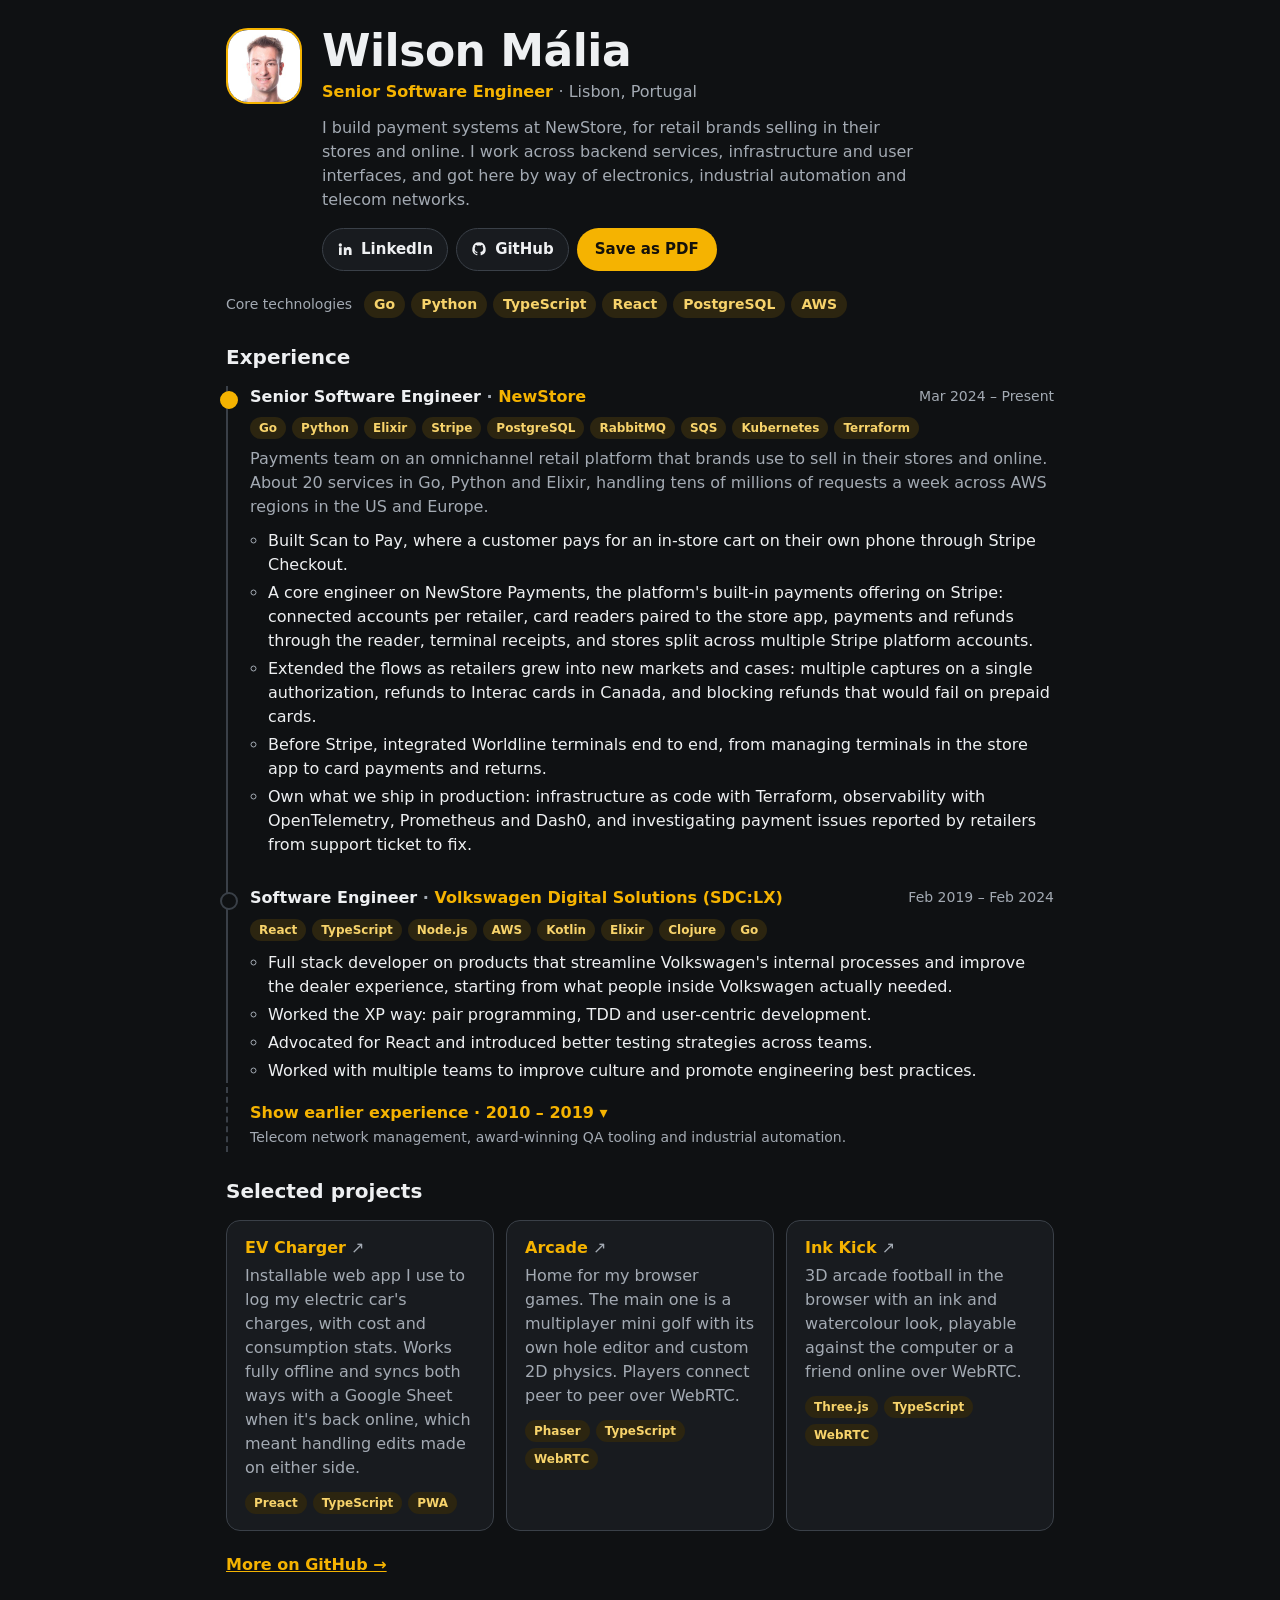
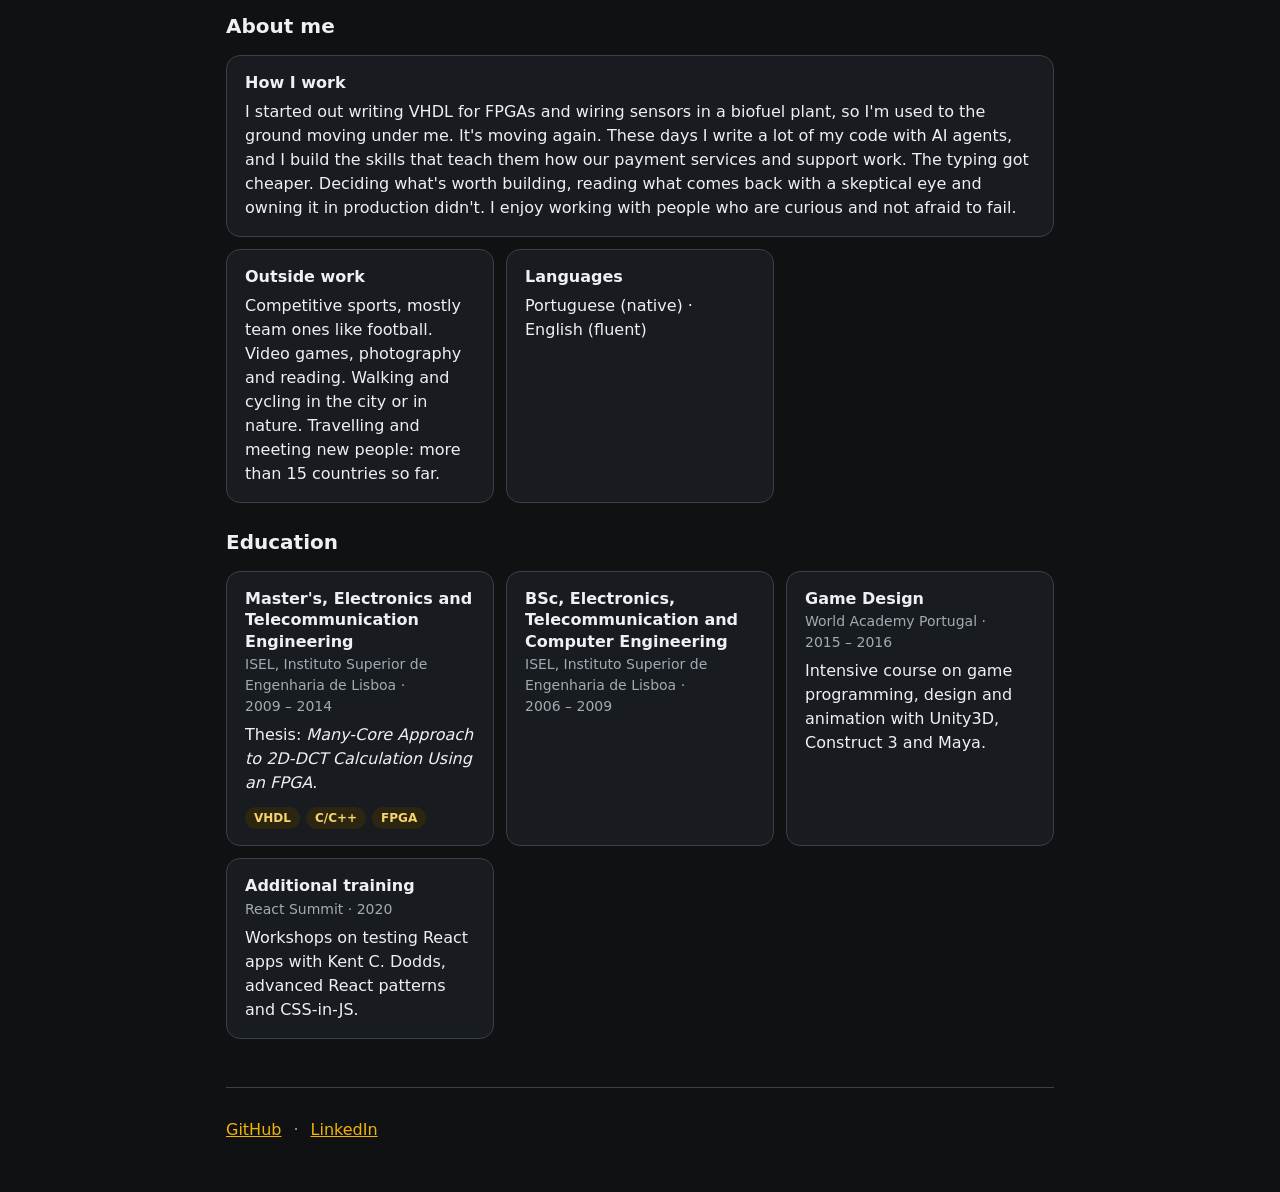
==== index.html @ 0a2a7116 "Inline core technologies and tighten section spacing" ====
<!doctype html>
<html lang="en">
<head>
  <meta charset="UTF-8" />
  <meta name="viewport" content="width=device-width, initial-scale=1, viewport-fit=cover" />
  <meta name="theme-color" content="#0f1113" />
  <meta name="description" content="Wilson Mália, senior software engineer building payment systems at NewStore. Backend, infrastructure and front ends, with roots in telecom and industrial automation." />
  <meta property="og:type" content="website" />
  <meta property="og:site_name" content="Wilson Mália" />
  <meta property="og:url" content="https://wabmalia.github.io/" />
  <meta property="og:title" content="Wilson Mália · Senior Software Engineer" />
  <meta property="og:description" content="Wilson Mália, senior software engineer building payment systems at NewStore. Backend, infrastructure and front ends, with roots in telecom and industrial automation." />
  <meta property="og:image" content="https://wabmalia.github.io/social-preview.png?v=2" />
  <meta property="og:image:type" content="image/png" />
  <meta property="og:image:width" content="1200" />
  <meta property="og:image:height" content="630" />
  <meta property="og:image:alt" content="WM logo beside the name Wilson Mália and the title Senior Software Engineer" />
  <meta name="twitter:card" content="summary_large_image" />
  <meta name="twitter:title" content="Wilson Mália · Senior Software Engineer" />
  <meta name="twitter:description" content="Wilson Mália, senior software engineer building payment systems at NewStore. Backend, infrastructure and front ends, with roots in telecom and industrial automation." />
  <meta name="twitter:image" content="https://wabmalia.github.io/social-preview.png?v=2" />
  <meta name="twitter:image:alt" content="WM logo beside the name Wilson Mália and the title Senior Software Engineer" />
  <title>Wilson Mália · Senior Software Engineer</title>
  <link rel="icon" href="favicon.svg" type="image/svg+xml" />
  <link rel="icon" href="favicon-32.png" type="image/png" sizes="32x32" />
  <link rel="icon" href="icon-192.png" type="image/png" sizes="192x192" />
  <link rel="apple-touch-icon" href="apple-touch-icon.png" sizes="180x180" />
  <link rel="stylesheet" href="style.css" />
</head>
<body>
<main>

  <header class="hero">
    <img class="avatar" src="avatar.jpg" alt="Wilson Mália" width="76" height="76" />
    <div class="hero-text">
      <h1>Wilson Mália</h1>
      <p class="role">Senior Software Engineer <span class="place"><span class="sep">· </span>Lisbon, Portugal</span></p>
      <p class="lede">I build payment systems at NewStore, for retail brands selling in their stores and online. I work across
        backend services, infrastructure and user interfaces, and got here by way of electronics, industrial automation and
        telecom networks.</p>
      <nav class="links" aria-label="Contact">
        <a class="chip" href="https://linkedin.com/in/wabmalia">
          <svg viewBox="0 0 24 24" aria-hidden="true"><path d="M4.98 3.5a2.5 2.5 0 1 1 0 5 2.5 2.5 0 0 1 0-5ZM3 9.5h4V21H3V9.5Zm6.5 0h3.8v1.6h.06c.53-1 1.83-2.06 3.77-2.06 4.03 0 4.77 2.65 4.77 6.1V21h-4v-5.1c0-1.22-.02-2.78-1.7-2.78-1.7 0-1.96 1.33-1.96 2.7V21h-4V9.5Z"/></svg>
          LinkedIn</a>
        <a class="chip" href="https://github.com/wabmalia">
          <svg viewBox="0 0 24 24" aria-hidden="true"><path d="M12 2a10 10 0 0 0-3.16 19.49c.5.09.68-.22.68-.48v-1.7c-2.78.6-3.37-1.34-3.37-1.34-.45-1.16-1.11-1.47-1.11-1.47-.91-.62.07-.6.07-.6 1 .07 1.53 1.03 1.53 1.03.9 1.52 2.34 1.08 2.91.83.09-.65.35-1.09.63-1.34-2.22-.25-4.55-1.11-4.55-4.94 0-1.09.39-1.98 1.03-2.68-.1-.25-.45-1.27.1-2.64 0 0 .84-.27 2.75 1.02a9.56 9.56 0 0 1 5 0c1.91-1.3 2.75-1.02 2.75-1.02.55 1.37.2 2.39.1 2.64.64.7 1.03 1.59 1.03 2.68 0 3.84-2.34 4.68-4.57 4.93.36.31.68.92.68 1.85v2.74c0 .27.18.58.69.48A10 10 0 0 0 12 2Z"/></svg>
          GitHub</a>
        <!-- TODO: add an email link here if you want one on the public page, e.g. <a class="chip" href="mailto:...">Email</a> -->
        <button class="chip print" onclick="print()">Save as PDF</button>
      </nav>
      <p class="print-only contact"><span>wabmalia.github.io</span><span>linkedin.com/in/wabmalia</span><span>github.com/wabmalia</span></p>
    </div>
  </header>

  <section class="facts">
    <dl>
      <div><dt>Core technologies</dt><dd>
        <ul class="tags">
          <li>Go</li><li>Python</li><li>TypeScript</li><li>React</li><li>PostgreSQL</li><li>AWS</li>
        </ul>
      </dd></div>
    </dl>
  </section>

  <section>
    <h2>Experience</h2>
    <ol class="timeline">
      <li class="job">
        <div class="job-head">
          <h3>Senior Software Engineer <span class="at">NewStore</span></h3>
          <span class="when">Mar 2024 – Present</span>
        </div>
        <ul class="tags small"><li>Go</li><li>Python</li><li>Elixir</li><li>Stripe</li><li>PostgreSQL</li><li>RabbitMQ</li><li>SQS</li><li>Kubernetes</li><li>Terraform</li></ul>
        <p class="job-sum">Payments team on an omnichannel retail platform that brands use to sell in their stores and online.
          About 20 services in Go, Python and Elixir, handling tens of millions of requests a week across AWS regions in the US and Europe.</p>
        <ul class="points">
          <li>Built Scan to Pay, where a customer pays for an in-store cart on their own phone through Stripe Checkout.</li>
          <li>A core engineer on NewStore Payments, the platform's built-in payments offering on Stripe: connected accounts
            per retailer, card readers paired to the store app, payments and refunds through the reader, terminal receipts,
            and stores split across multiple Stripe platform accounts.</li>
          <li>Extended the flows as retailers grew into new markets and cases: multiple captures on a single authorization,
            refunds to Interac cards in Canada, and blocking refunds that would fail on prepaid cards.</li>
          <li>Before Stripe, integrated Worldline terminals end to end, from managing terminals in the store app to card
            payments and returns.</li>
          <li>Own what we ship in production: infrastructure as code with Terraform, observability with OpenTelemetry,
            Prometheus and Dash0, and investigating payment issues reported by retailers from support ticket to fix.</li>
        </ul>
      </li>
      <li class="job">
        <div class="job-head">
          <h3>Software Engineer <span class="at">Volkswagen Digital Solutions (SDC:LX)</span></h3>
          <span class="when">Feb 2019 – Feb 2024</span>
        </div>
        <ul class="tags small"><li>React</li><li>TypeScript</li><li>Node.js</li><li>AWS</li><li>Kotlin</li><li>Elixir</li><li>Clojure</li><li>Go</li></ul>
        <ul class="points">
          <li>Full stack developer on products that streamline Volkswagen's internal processes and improve the dealer experience,
            starting from what people inside Volkswagen actually needed.</li>
          <li>Worked the XP way: pair programming, TDD and user-centric development.</li>
          <li>Advocated for React and introduced better testing strategies across teams.</li>
          <li>Worked with multiple teams to improve culture and promote engineering best practices.</li>
        </ul>
      </li>
    </ol>
    <details class="earlier">
      <summary><span class="more-label">Show earlier experience · 2010 – 2019</span>
        <span class="preview">Telecom network management, award-winning QA tooling and industrial automation.</span></summary>
      <ol class="timeline">
      <li class="job">
        <div class="job-head">
          <h3>Software Engineer <span class="at">Infinera (formerly Coriant)</span></h3>
          <span class="when">Jul 2013 – Feb 2019</span>
        </div>
        <p class="via">Coriant was acquired by Infinera in Oct 2018. Jul 2013 – Apr 2016 through Upgrade M (now Multipessoal).</p>
        <ul class="tags small"><li>Java EE</li><li>Maven</li><li>Jenkins</li><li>Docker</li><li>Atlassian</li></ul>
        <ul class="points">
          <li>Won an internal award for a test framework that made QA testers' work easier, alongside libraries that made
            tests easier to write and features faster to debug and prototype.</li>
          <li>Backend developer on the external interfaces team, focused on the SNMP interface of a network management
            system that ran the network traffic of entire regions and countries.</li>
        </ul>
      </li>
      <li class="job">
        <div class="job-head">
          <h3>System Engineer <span class="at">VEET</span></h3>
          <span class="when">Feb 2012 – Feb 2013</span>
        </div>
        <ul class="tags small"><li>Java</li></ul>
        <ul class="points">
          <li>Built the system that automates biofuel production, end to end: from the user interface down to the
            controllers driving the motors, valves and sensors.</li>
          <li>Spent two weeks in Ireland installing the electrical instruments and actuators to automate a biofuel plant.</li>
        </ul>
      </li>
      <li class="job">
        <div class="job-head">
          <h3>System Engineer <span class="at">Primetec</span></h3>
          <span class="when">Oct 2010 – Jan 2012</span>
        </div>
        <ul class="tags small"><li>C</li></ul>
        <ul class="points">
          <li>Developed a home automation solution for one of the major Portuguese companies in the field.</li>
        </ul>
      </li>
      </ol>
    </details>
  </section>

  <section>
    <h2>Selected projects</h2>
    <div class="grid projects">
      <a class="card project" href="https://wabmalia.github.io/ev-charger/about.html">
        <h3>EV Charger<span class="print-only url">wabmalia.github.io/ev-charger</span></h3>
        <p>Installable web app I use to log my electric car's charges, with cost and consumption stats. Works fully offline
          and syncs both ways with a Google Sheet when it's back online, which meant handling edits made on either side.</p>
        <ul class="tags small"><li>Preact</li><li>TypeScript</li><li>PWA</li></ul>
      </a>
      <a class="card project" href="https://wabmalia.github.io/arcade/">
        <h3>Arcade<span class="print-only url">wabmalia.github.io/arcade</span></h3>
        <p>Home for my browser games. The main one is a multiplayer mini golf with its own hole editor and custom 2D physics.
          Players connect peer to peer over WebRTC.</p>
        <ul class="tags small"><li>Phaser</li><li>TypeScript</li><li>WebRTC</li></ul>
      </a>
      <a class="card project" href="https://wabmalia.github.io/ink-kick/">
        <h3>Ink Kick<span class="print-only url">wabmalia.github.io/ink-kick</span></h3>
        <p>3D arcade football in the browser with an ink and watercolour look, playable against the computer or a friend
          online over WebRTC.</p>
        <ul class="tags small"><li>Three.js</li><li>TypeScript</li><li>WebRTC</li></ul>
      </a>
    </div>
    <p class="more"><a href="https://github.com/wabmalia?tab=repositories">More on GitHub →</a></p>
  </section>

  <section>
    <h2>About me</h2>
    <div class="grid">
      <div class="card wide"><h3>How I work</h3><p>I started out writing VHDL for FPGAs and wiring sensors
        in a biofuel plant, so I'm used to the ground moving under me. It's moving again. These days I write a lot of my code
        with AI agents, and I build the skills that teach them how our payment services and support work. The typing got
        cheaper. Deciding what's worth building, reading what comes back with a skeptical eye and owning it in production
        didn't. I enjoy working with people who are curious and not afraid to fail.</p></div>
      <div class="card"><h3>Outside work</h3><p>Competitive sports, mostly team ones like football. Video games, photography and reading. Walking and cycling in the city or in nature.
        Travelling and meeting new people: more than 15 countries so far.</p></div>
      <div class="card"><h3>Languages</h3><p>Portuguese (native) · English (fluent)</p></div>
    </div>
  </section>

  <section>
    <h2>Education</h2>
    <div class="grid">
      <div class="card">
        <h3>Master's, Electronics and Telecommunication Engineering</h3>
        <p class="muted">ISEL, Instituto Superior de Engenharia de Lisboa · <span class="nowrap">2009 – 2014</span></p>
        <p>Thesis: <em>Many-Core Approach to 2D-DCT Calculation Using an FPGA</em>.</p>
        <ul class="tags small"><li>VHDL</li><li>C/C++</li><li>FPGA</li></ul>
      </div>
      <div class="card">
        <h3>BSc, Electronics, Telecommunication and Computer Engineering</h3>
        <p class="muted">ISEL, Instituto Superior de Engenharia de Lisboa · <span class="nowrap">2006 – 2009</span></p>
      </div>
      <div class="card">
        <h3>Game Design</h3>
        <p class="muted">World Academy Portugal · <span class="nowrap">2015 – 2016</span></p>
        <p>Intensive course on game programming, design and animation with Unity3D, Construct 3 and Maya.</p>
      </div>
      <div class="card">
        <h3>Additional training</h3>
        <p class="muted">React Summit · <span class="nowrap">2020</span></p>
        <p>Workshops on testing React apps with Kent C. Dodds, advanced React patterns and CSS-in-JS.</p>
      </div>
    </div>
  </section>



  <footer>
    <a href="https://github.com/wabmalia">GitHub</a> · <a href="https://linkedin.com/in/wabmalia">LinkedIn</a>
  </footer>
</main>
<script>
  // The PDF always includes every role, whatever the on-screen state.
  const earlier = document.querySelector('details.earlier');
  let wasOpen;
  addEventListener('beforeprint', () => { wasOpen = earlier.open; earlier.open = true; });
  addEventListener('afterprint', () => { earlier.open = wasOpen; });
</script>
</body>
</html>
---- style.css ----
/*
 * "Workshop" palette from EV Charger: asphalt/charcoal neutrals with safety yellow as the accent.
 * Dark on screen; print switches to a light, ink-friendly version.
 */
:root {
  --bg: #0f1113;
  --surface: #181b1f;
  --surface-2: #22262b;
  --border: #3a4048;
  --text: #eef0f2;
  --text-2: #a3aab3;
  --accent: #f5b301;
  --accent-ink: #14110a;
  --accent-soft: #2c2510;
  --accent-soft-ink: #f7d36b;
  --radius: 14px;
  color-scheme: dark;
}

* { box-sizing: border-box; }
html, body { margin: 0; }
body {
  background: var(--bg);
  color: var(--text);
  font: 16px/1.5 system-ui, -apple-system, 'Segoe UI', Roboto, sans-serif;
  -webkit-text-size-adjust: 100%;
}
main {
  max-width: 860px;
  margin: 0 auto;
  padding: max(28px, env(safe-area-inset-top)) 16px 40px;
}
a { color: var(--accent); }
h1, h2, h3, p { margin: 0; }
h2 { font-size: 20px; margin: 24px 0 14px; }
h3 { font-size: 16px; line-height: 1.35; }
.muted { color: var(--text-2); }

/* Hero */
.hero { display: flex; gap: 20px; align-items: flex-start; }
.avatar {
  flex: none; width: 76px; height: 76px; border-radius: 22px;
  object-fit: cover; display: block;
  background: var(--surface-2); border: 2px solid var(--accent);
}
h1 { font-size: clamp(30px, 7vw, 44px); line-height: 1.05; letter-spacing: -0.5px; }
.role { color: var(--accent); font-weight: 700; margin-top: 6px; }
.lede { color: var(--text-2); margin-top: 12px; max-width: 60ch; }
.links { display: flex; flex-wrap: wrap; gap: 8px; margin-top: 16px; }
.chip {
  display: inline-flex; align-items: center; gap: 8px;
  padding: 8px 14px; border-radius: 999px;
  border: 1px solid var(--border); background: var(--surface);
  color: var(--text); text-decoration: none; font-weight: 600; font-size: 15px;
}
.chip:hover { border-color: var(--accent); }
.chip svg { width: 16px; height: 16px; fill: currentColor; }

/* Cards & grids */
.card {
  background: var(--surface); border: 1px solid var(--border);
  border-radius: var(--radius); padding: 16px 18px;
}
.card p { margin-top: 6px; }
.card p.muted { margin-top: 2px; font-size: 14px; }
.grid { display: grid; gap: 12px; grid-template-columns: repeat(auto-fit, minmax(240px, 1fr)); }

/* Quick facts */
.facts { margin-top: 20px; }
.facts dl { margin: 0; }
.facts dl > div { display: flex; flex-wrap: wrap; gap: 6px 12px; align-items: baseline; }
.facts dt { color: var(--text-2); font-size: 14px; }
.facts dd { margin: 0; }

/* Tags */
.tags { list-style: none; padding: 0; margin: 0; display: flex; flex-wrap: wrap; gap: 6px; }
.tags li {
  background: var(--accent-soft); color: var(--accent-soft-ink);
  padding: 3px 10px; border-radius: 999px; font-size: 14px; font-weight: 600;
}
.tags.small li { font-size: 12px; padding: 2px 9px; }

/* Experience timeline */
.timeline { list-style: none; margin: 0; padding: 0 0 0 22px; border-left: 2px solid var(--border); }
.job { position: relative; padding: 0 0 26px; }
.job:last-child { padding-bottom: 0; }
.job::before {
  content: ''; position: absolute; left: -30px; top: 5px;
  width: 14px; height: 14px; border-radius: 50%;
  background: var(--bg); border: 2px solid var(--border);
}
.job:first-child::before { background: var(--accent); border-color: var(--accent); }
.job-head { display: flex; flex-wrap: wrap; justify-content: space-between; gap: 2px 16px; }
.at { color: var(--accent); }
.at::before { content: '· '; color: var(--text-2); }
.when { color: var(--text-2); font-size: 14px; font-variant-numeric: tabular-nums; }
.job .tags { margin-top: 10px; }
.via { color: var(--text-2); font-size: 14px; margin-top: 2px; }
.points { margin: 10px 0 0; padding-left: 18px; color: var(--text); }
.points li { margin: 4px 0; }
.points li::marker { color: var(--text-2); }

/* Projects */
.project { display: block; color: inherit; text-decoration: none; transition: border-color .15s; }
.project:hover { border-color: var(--accent); }
.project h3 { color: var(--accent); }
.project h3::after { content: ' ↗'; color: var(--text-2); font-weight: 400; }
.project p { color: var(--text-2); margin-bottom: 12px; }
.more { margin-top: 12px; font-weight: 600; }

/* Workshops list */
.list { list-style: none; margin: 0; padding: 4px 18px; }
.list li { padding: 12px 0; border-top: 1px solid var(--border); display: grid; gap: 2px; }
.list li:first-child { border-top: 0; }
.list span { color: var(--text-2); }

footer {
  margin-top: 48px; padding-top: 20px; border-top: 1px solid var(--border);
  display: flex; flex-wrap: wrap; align-items: center; gap: 12px; color: var(--text-2);
}
.print {
  margin-left: auto; font: inherit; font-weight: 700; cursor: pointer;
  background: var(--accent); color: var(--accent-ink);
  border: 0; border-radius: 999px; padding: 10px 18px;
}

/* Draft markers: remove before publishing */
.todo {
  display: inline-block; margin-left: 6px; padding: 1px 8px; border-radius: 6px;
  border: 1px dashed var(--accent); color: var(--accent);
  font-size: 12px; font-weight: 700; vertical-align: middle;
}

@media (max-width: 520px) {
  /* Name, title and place sit beside the avatar; the intro and links run full width below. */
  .hero {
    display: grid; grid-template-columns: auto 1fr; gap: 0 14px;
    grid-template-areas: "avatar name" "avatar role" "lede lede" "links links";
    align-items: center;
  }
  .hero-text { display: contents; }
  .avatar { grid-area: avatar; width: 64px; height: 64px; border-radius: 18px; font-size: 22px; }
  .hero h1 { grid-area: name; align-self: end; font-size: 28px; }
  .role { grid-area: role; align-self: start; margin-top: 4px; font-size: 15px; }
  .place { display: block; font-size: 14px; }
  .place .sep { display: none; }
  .lede { grid-area: lede; margin-top: 16px; }
  .links { grid-area: links; }
  .print { margin-left: 0; }
}

@media print {
  /* Paper gets its own layout: a classic two-page resume, no boxes, no colour fills. */
  /* Zero page margin leaves the browser no room for its date/URL header and footer;
     the spacing comes from main instead, cloned onto every page. */
  @page { size: A4; margin: 0; }
  :root {
    --bg: #fff; --surface: #fff; --border: #c9ccd1;
    --text: #15171a; --text-2: #5a6068; --accent: #7a5800;
    color-scheme: light;
  }
  body { font-size: 9.6pt; line-height: 1.42; }
  main { max-width: none; padding: 14mm 16mm; -webkit-box-decoration-break: clone; box-decoration-break: clone; }
  a { color: inherit; text-decoration: none; }
  .print, .todo, footer, .more, .links { display: none; }
  .hero { position: relative; padding-right: 30mm; }
  .avatar { position: absolute; top: 0; right: 0; width: 24mm; height: 24mm; border-radius: 6mm; border: 0; }
  .print-only { display: block !important; }

  /* Header */
  .hero { display: block; }
  h1 { font-size: 22pt; letter-spacing: -0.3px; }
  .role { margin-top: 2px; font-size: 11pt; }
  .lede { margin-top: 6px; max-width: none; font-size: 9.6pt; }
  .contact { margin-top: 6px; color: var(--text-2); font-size: 9pt; }
  .contact span + span::before { content: '  ·  '; }

  /* Stack line */
  .facts { margin-top: 8px; border: 0; padding: 0; border-radius: 0; }
  .facts dl > div { display: block; }
  .facts dt { display: inline; font-size: inherit; color: var(--text); font-weight: 700; }
  .facts dt::after { content: ': '; }
  .facts dl, .facts dl > div { display: block; }
  .facts dd, .facts dd > ul { display: inline !important; }

  /* Tags become plain comma lists */
  .tags, .tags.small { display: inline; }
  .tags li, .tags.small li {
    display: inline; background: none; padding: 0; border-radius: 0;
    color: var(--text-2); font-size: inherit; font-weight: 400;
  }
  .tags li + li::before { content: ', '; }
  .job .tags { display: block; margin-top: 1px; font-size: 8.8pt; }
  .card .tags { display: block; margin-top: 2px; font-size: 8.8pt; }

  /* Section headings with a rule */
  h2 {
    margin: 14px 0 6px; padding-bottom: 3px; border-bottom: 1px solid var(--border);
    font-size: 10pt; text-transform: uppercase; letter-spacing: 1.2px; color: var(--accent);
    break-after: avoid;
  }
  h3 { font-size: 10pt; }

  /* Experience: no line or dots */
  .timeline { padding: 0; border: 0; }
  .job { padding: 0 0 9px; break-inside: avoid; }
  .job::before { display: none; }
  .job-head { flex-wrap: nowrap; }
  .when { font-size: 9pt; white-space: nowrap; }
  .via { font-size: 8.8pt; }
  .points { margin-top: 3px; padding-left: 14px; }
  .points li { margin: 1px 0; }

  /* Cards become compact blocks in two columns */
  .grid { grid-template-columns: 1fr 1fr; gap: 6px 22px; }
  .card { border: 0; border-radius: 0; padding: 0; break-inside: avoid; }
  .card p { margin-top: 1px; }
  .card p.muted { font-size: 8.8pt; }
  .project h3 { color: var(--text); }
  .project h3::after { content: none; }
  .project .url { display: inline !important; margin-left: 8px; color: var(--text-2); font-weight: 400; font-size: 8.8pt; }
  .projects { break-inside: avoid; }
  section:has(.projects) { break-inside: avoid; }
  .project p { margin-bottom: 0; }
  .projects { grid-template-columns: 1fr; gap: 4px; }
  .projects .tags { display: none; }

  .list { padding: 0; border: 0; }
  .list li { padding: 2px 0; border: 0; display: block; }
  .list span::before { content: ' · '; }
}
.place { color: var(--text-2); font-weight: 500; }
.nowrap { white-space: nowrap; }
/* Comfortable tap targets for text links on touch screens */
.more a, footer a { display: inline-block; padding: 10px 0; }
.card .tags { margin-top: 12px; }
.print-only { display: none; }
/* Role summary line under each job title, and full-width card */
.job-sum { color: var(--text-2); margin-top: 8px; }
.card.wide { grid-column: 1 / -1; }
.chip.print { margin-left: 0; background: var(--accent); color: var(--accent-ink); border-color: var(--accent); font: inherit; font-weight: 700; font-size: 15px; cursor: pointer; }
@media print {
  .job-sum { margin-top: 2px; }
}

/* Earlier experience: collapsed continuation of the timeline */
.earlier { margin-top: 0; }
.earlier > summary {
  list-style: none; cursor: pointer; display: block;
  padding: 14px 0 4px 22px; border-left: 2px dashed var(--border);
}
.earlier > summary::-webkit-details-marker { display: none; }
.earlier .more-label { color: var(--accent); font-weight: 700; }
.earlier .more-label::after { content: ' ▾'; }
.earlier[open] .more-label { }
.earlier[open] .more-label::before { content: 'Hide earlier experience'; }
.earlier[open] .more-label { font-size: 0; }
.earlier[open] .more-label::before, .earlier[open] .more-label::after { font-size: 16px; }
.earlier[open] .more-label::after { content: ' ▴'; }
.earlier .preview { display: block; color: var(--text-2); font-size: 14px; margin-top: 2px; }
.earlier[open] .preview { display: none; }
.earlier > summary:hover .more-label, .earlier > summary:focus-visible .more-label { text-decoration: underline; }
.earlier > .timeline { padding-top: 18px; }
.earlier > .timeline .job:first-child::before { background: var(--bg); border-color: var(--border); }
@media print {
  .earlier > summary { display: none; }
  .earlier > .timeline { padding-top: 9px; }
}
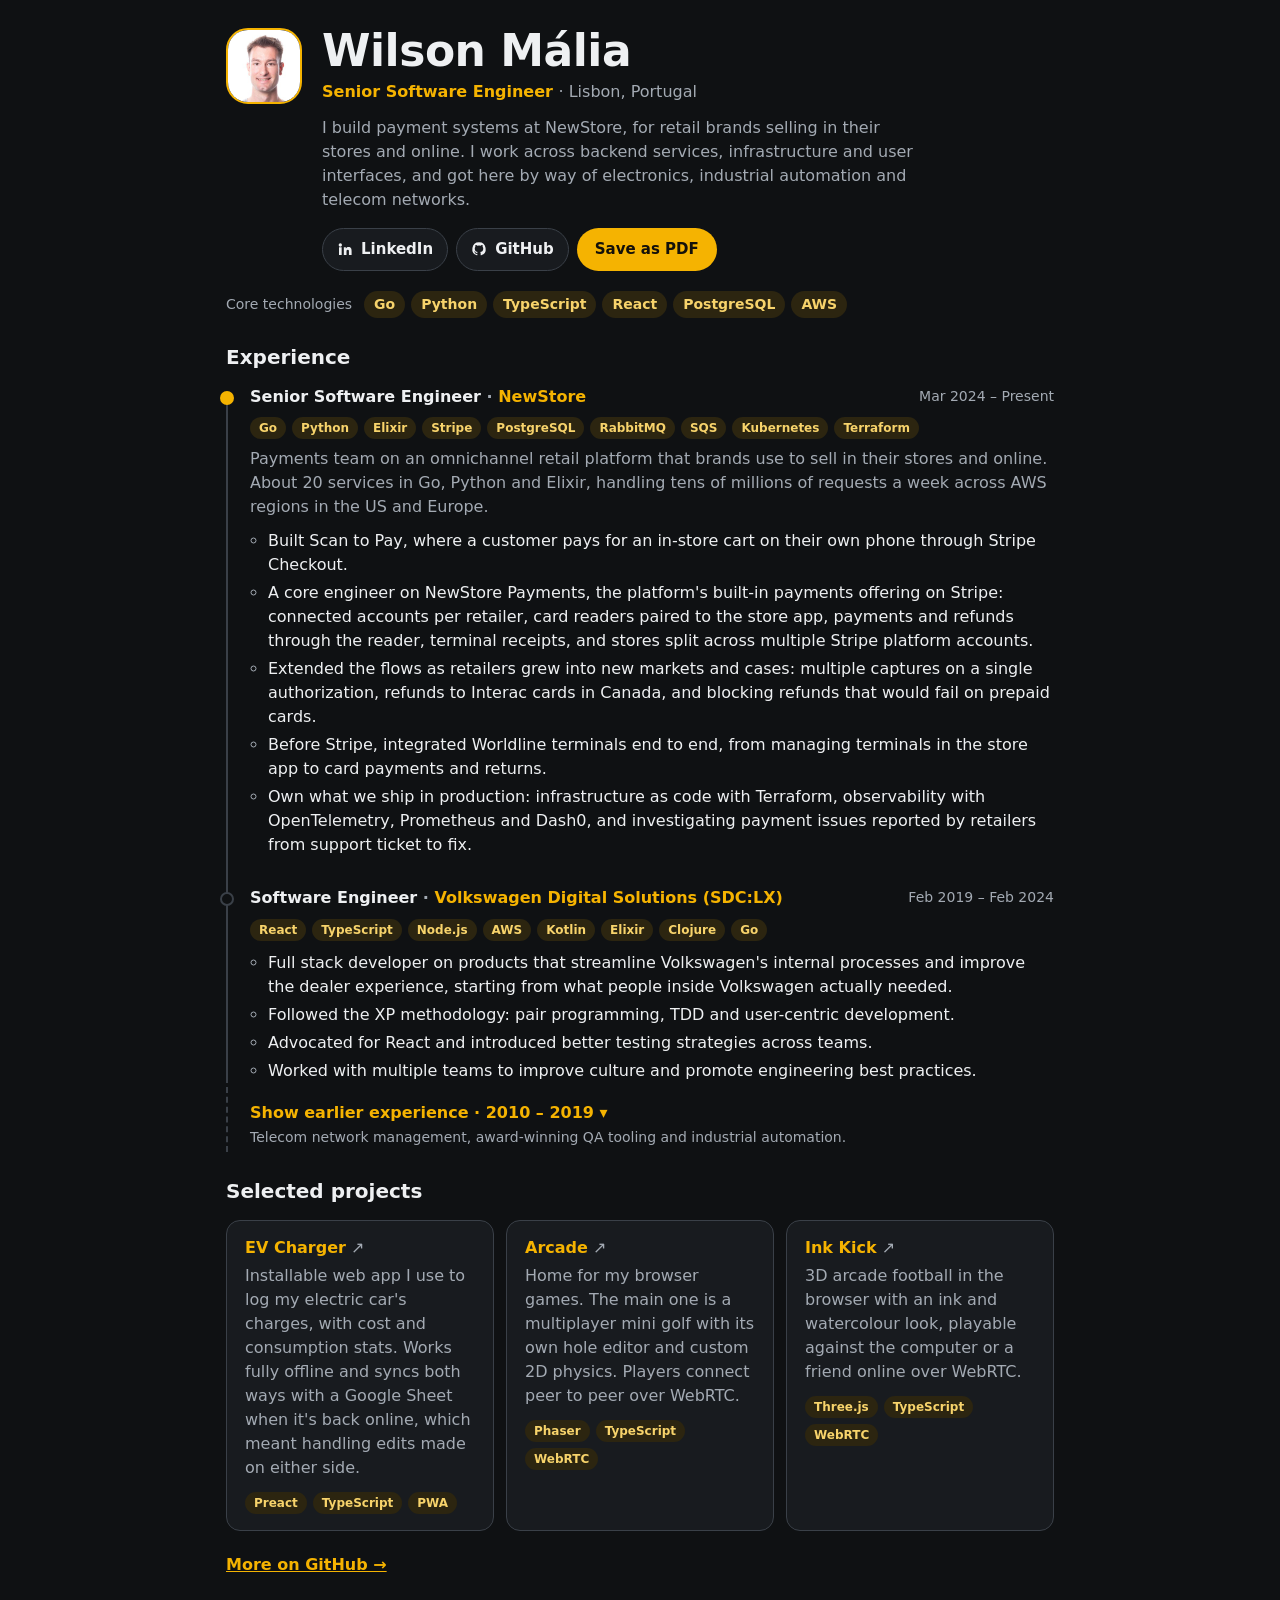
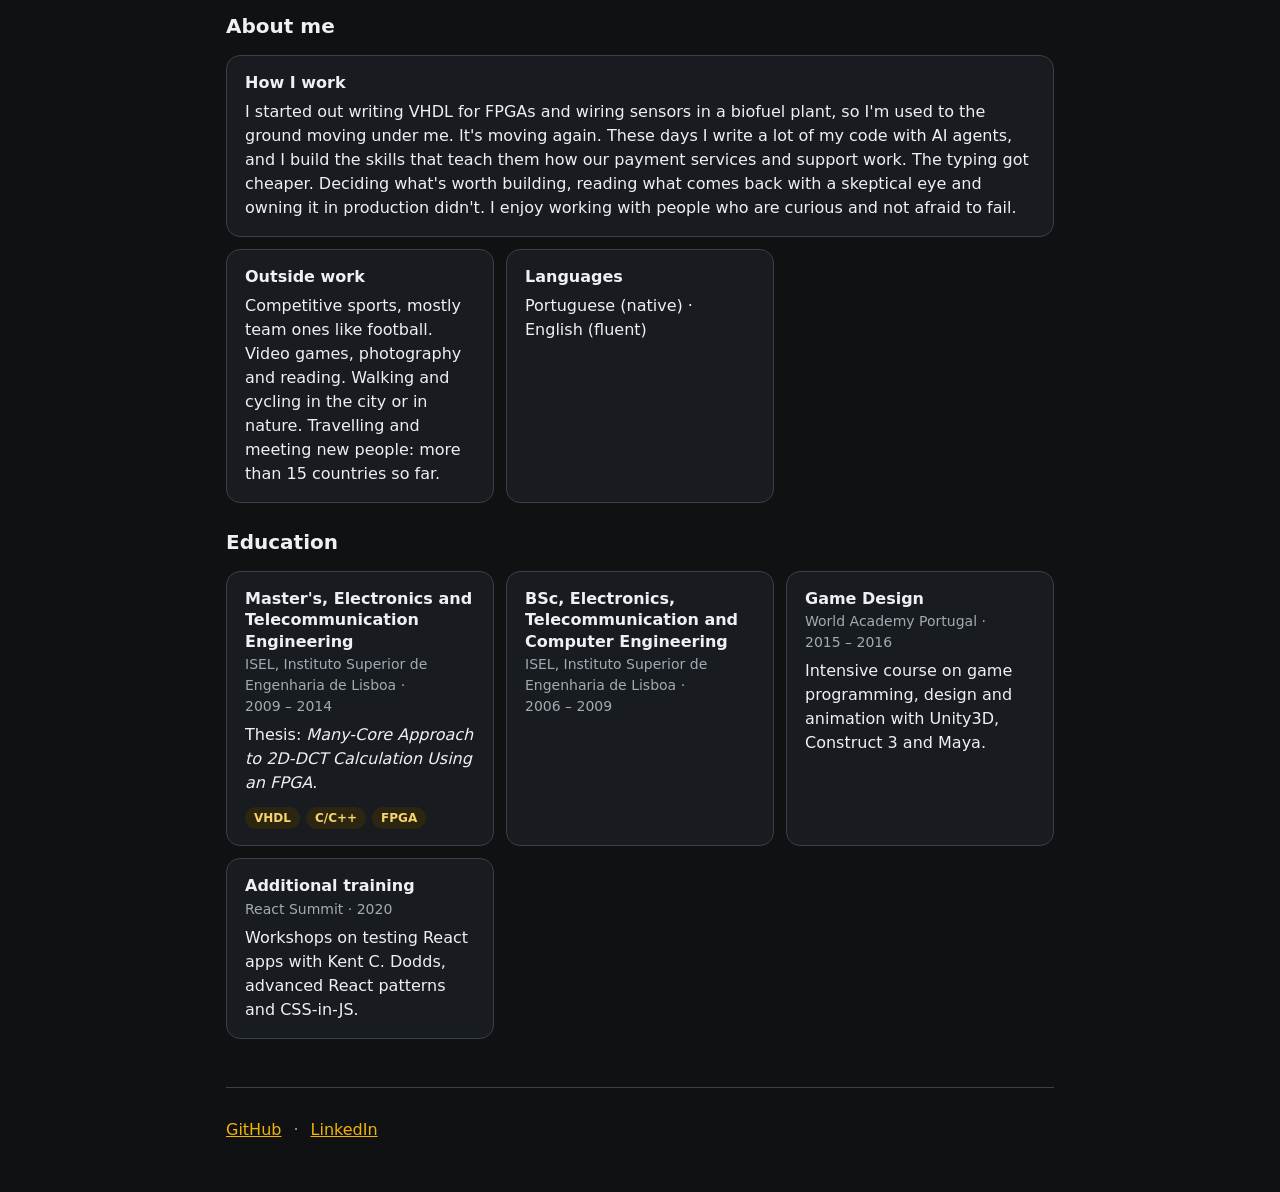
==== commit 8f17e4a6: "Center timeline dots on the line, start the line at the first dot, reword XP bullet" ====
--- a/index.html
+++ b/index.html
@@ -95,7 +95,7 @@
         <ul class="points">
           <li>Full stack developer on products that streamline Volkswagen's internal processes and improve the dealer experience,
             starting from what people inside Volkswagen actually needed.</li>
-          <li>Worked the XP way: pair programming, TDD and user-centric development.</li>
+          <li>Followed the XP methodology: pair programming, TDD and user-centric development.</li>
           <li>Advocated for React and introduced better testing strategies across teams.</li>
           <li>Worked with multiple teams to improve culture and promote engineering best practices.</li>
         </ul>
--- a/style.css
+++ b/style.css
@@ -81,12 +81,14 @@
 .tags.small li { font-size: 12px; padding: 2px 9px; }
 
 /* Experience timeline */
-.timeline { list-style: none; margin: 0; padding: 0 0 0 22px; border-left: 2px solid var(--border); }
+.timeline { position: relative; list-style: none; margin: 0; padding: 0 0 0 24px; }
+/* The line starts at the centre of the first dot, so nothing pokes out above it. */
+.timeline::before { content: ''; position: absolute; left: 0; top: 12px; bottom: 0; width: 2px; background: var(--border); }
 .job { position: relative; padding: 0 0 26px; }
 .job:last-child { padding-bottom: 0; }
 .job::before {
   content: ''; position: absolute; left: -30px; top: 5px;
-  width: 14px; height: 14px; border-radius: 50%;
+  box-sizing: border-box; width: 14px; height: 14px; border-radius: 50%;
   background: var(--bg); border: 2px solid var(--border);
 }
 .job:first-child::before { background: var(--accent); border-color: var(--accent); }
@@ -203,6 +205,7 @@
 
   /* Experience: no line or dots */
   .timeline { padding: 0; border: 0; }
+  .timeline::before { display: none; }
   .job { padding: 0 0 9px; break-inside: avoid; }
   .job::before { display: none; }
   .job-head { flex-wrap: nowrap; }
@@ -261,6 +264,7 @@
 .earlier[open] .preview { display: none; }
 .earlier > summary:hover .more-label, .earlier > summary:focus-visible .more-label { text-decoration: underline; }
 .earlier > .timeline { padding-top: 18px; }
+.earlier > .timeline::before { top: 0; }
 .earlier > .timeline .job:first-child::before { background: var(--bg); border-color: var(--border); }
 @media print {
   .earlier > summary { display: none; }
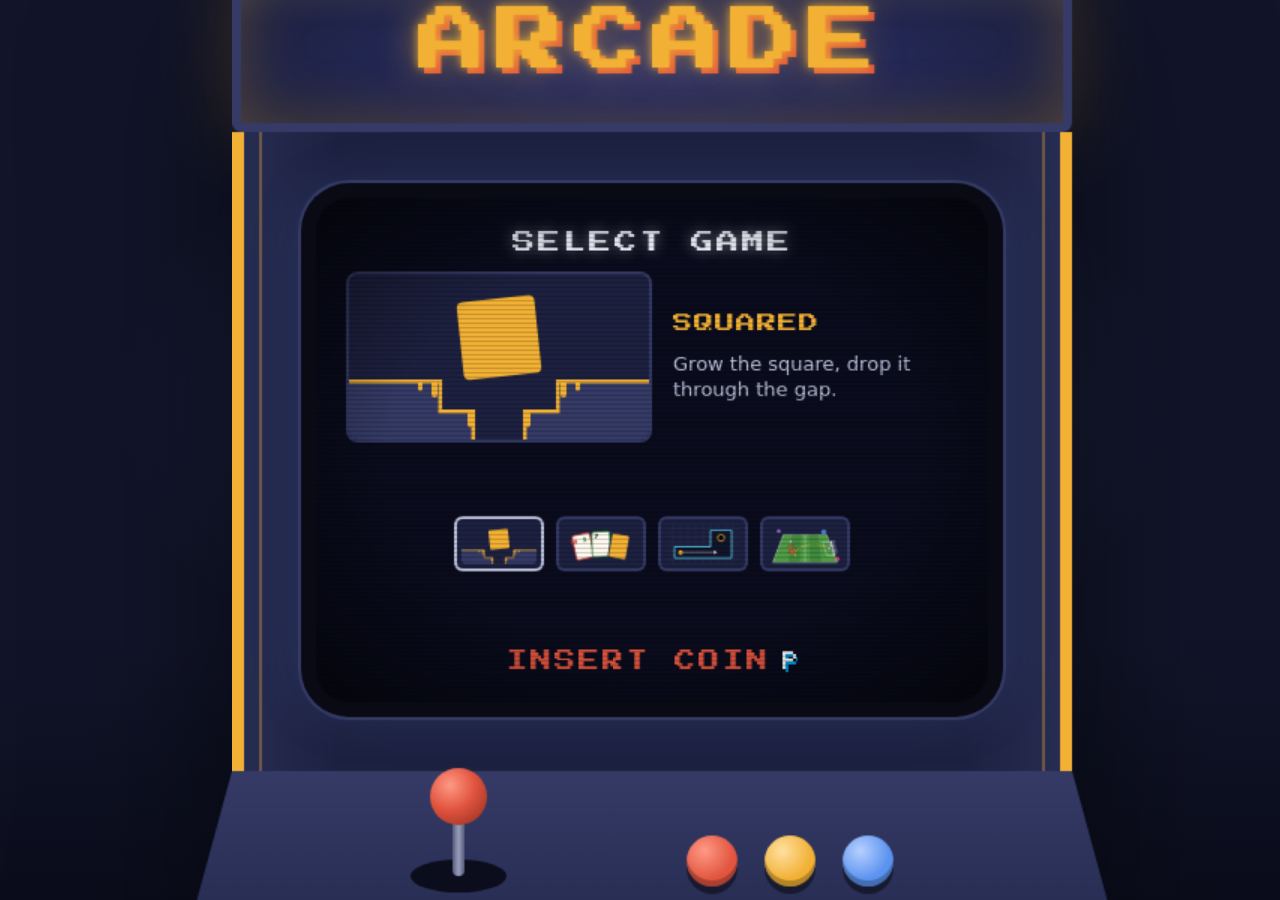
==== commit 9730fd08: "Arcade moves here: this site is now arcade.wabmalia.eu, the resume moved to wabmalia/home (wabmalia." ====
--- a/index.html
+++ b/index.html
@@ -1,227 +1,168 @@
 <!doctype html>
 <html lang="en">
 <head>
-  <meta charset="UTF-8" />
-  <meta name="viewport" content="width=device-width, initial-scale=1, viewport-fit=cover" />
-  <meta name="theme-color" content="#0f1113" />
-  <meta name="description" content="Wilson Mália, senior software engineer building payment systems at NewStore. Backend, infrastructure and front ends, with roots in telecom and industrial automation." />
-  <meta property="og:type" content="website" />
-  <meta property="og:site_name" content="Wilson Mália" />
-  <meta property="og:url" content="https://wabmalia.github.io/" />
-  <meta property="og:title" content="Wilson Mália · Senior Software Engineer" />
-  <meta property="og:description" content="Wilson Mália, senior software engineer building payment systems at NewStore. Backend, infrastructure and front ends, with roots in telecom and industrial automation." />
-  <meta property="og:image" content="https://wabmalia.github.io/social-preview.png?v=2" />
-  <meta property="og:image:type" content="image/png" />
-  <meta property="og:image:width" content="1200" />
-  <meta property="og:image:height" content="630" />
-  <meta property="og:image:alt" content="WM logo beside the name Wilson Mália and the title Senior Software Engineer" />
-  <meta name="twitter:card" content="summary_large_image" />
-  <meta name="twitter:title" content="Wilson Mália · Senior Software Engineer" />
-  <meta name="twitter:description" content="Wilson Mália, senior software engineer building payment systems at NewStore. Backend, infrastructure and front ends, with roots in telecom and industrial automation." />
-  <meta name="twitter:image" content="https://wabmalia.github.io/social-preview.png?v=2" />
-  <meta name="twitter:image:alt" content="WM logo beside the name Wilson Mália and the title Senior Software Engineer" />
-  <title>Wilson Mália · Senior Software Engineer</title>
-  <link rel="icon" href="favicon.svg" type="image/svg+xml" />
-  <link rel="icon" href="favicon-32.png" type="image/png" sizes="32x32" />
-  <link rel="icon" href="icon-192.png" type="image/png" sizes="192x192" />
-  <link rel="apple-touch-icon" href="apple-touch-icon.png" sizes="180x180" />
-  <link rel="stylesheet" href="style.css" />
+  <meta charset="utf-8">
+  <meta name="viewport" content="width=device-width, initial-scale=1, viewport-fit=cover">
+  <meta name="theme-color" content="#12152a">
+  <title>Arcade</title>
+  <meta name="description" content="A little arcade cabinet with the games I've been building.">
+  <link rel="icon" href="favicon-32.png" sizes="32x32" type="image/png">
+  <link rel="icon" href="icon.svg" type="image/svg+xml">
+  <link rel="apple-touch-icon" href="apple-touch-icon.png">
+  <link rel="preconnect" href="https://fonts.googleapis.com">
+  <link rel="preconnect" href="https://fonts.gstatic.com" crossorigin>
+  <link rel="stylesheet" href="https://fonts.googleapis.com/css2?family=Press+Start+2P&display=swap">
+  <link rel="stylesheet" href="style.css">
+  <script>document.documentElement.classList.add('js');</script>
 </head>
 <body>
-<main>
+  <main class="room">
+    <div class="stage" id="stage">
+      <div class="cabinet" id="cabinet">
+        <header class="marquee">
+          <span class="marquee-text">ARCADE</span>
+        </header>
 
-  <header class="hero">
-    <img class="avatar" src="avatar.jpg" alt="Wilson Mália" width="76" height="76" />
-    <div class="hero-text">
-      <h1>Wilson Mália</h1>
-      <p class="role">Senior Software Engineer <span class="place"><span class="sep">· </span>Lisbon, Portugal</span></p>
-      <p class="lede">I build payment systems at NewStore, for retail brands selling in their stores and online. I work across
-        backend services, infrastructure and user interfaces, and got here by way of electronics, industrial automation and
-        telecom networks.</p>
-      <nav class="links" aria-label="Contact">
-        <a class="chip" href="https://linkedin.com/in/wabmalia">
-          <svg viewBox="0 0 24 24" aria-hidden="true"><path d="M4.98 3.5a2.5 2.5 0 1 1 0 5 2.5 2.5 0 0 1 0-5ZM3 9.5h4V21H3V9.5Zm6.5 0h3.8v1.6h.06c.53-1 1.83-2.06 3.77-2.06 4.03 0 4.77 2.65 4.77 6.1V21h-4v-5.1c0-1.22-.02-2.78-1.7-2.78-1.7 0-1.96 1.33-1.96 2.7V21h-4V9.5Z"/></svg>
-          LinkedIn</a>
-        <a class="chip" href="https://github.com/wabmalia">
-          <svg viewBox="0 0 24 24" aria-hidden="true"><path d="M12 2a10 10 0 0 0-3.16 19.49c.5.09.68-.22.68-.48v-1.7c-2.78.6-3.37-1.34-3.37-1.34-.45-1.16-1.11-1.47-1.11-1.47-.91-.62.07-.6.07-.6 1 .07 1.53 1.03 1.53 1.03.9 1.52 2.34 1.08 2.91.83.09-.65.35-1.09.63-1.34-2.22-.25-4.55-1.11-4.55-4.94 0-1.09.39-1.98 1.03-2.68-.1-.25-.45-1.27.1-2.64 0 0 .84-.27 2.75 1.02a9.56 9.56 0 0 1 5 0c1.91-1.3 2.75-1.02 2.75-1.02.55 1.37.2 2.39.1 2.64.64.7 1.03 1.59 1.03 2.68 0 3.84-2.34 4.68-4.57 4.93.36.31.68.92.68 1.85v2.74c0 .27.18.58.69.48A10 10 0 0 0 12 2Z"/></svg>
-          GitHub</a>
-        <!-- TODO: add an email link here if you want one on the public page, e.g. <a class="chip" href="mailto:...">Email</a> -->
-        <button class="chip print" onclick="print()">Save as PDF</button>
-      </nav>
-      <p class="print-only contact"><span>wabmalia.github.io</span><span>linkedin.com/in/wabmalia</span><span>github.com/wabmalia</span></p>
-    </div>
-  </header>
+        <div class="bezel">
+          <section class="screen" id="screen" aria-label="Game select">
+            <div class="crt">
+              <h1 class="screen-title">SELECT GAME</h1>
 
-  <section class="facts">
-    <dl>
-      <div><dt>Core technologies</dt><dd>
-        <ul class="tags">
-          <li>Go</li><li>Python</li><li>TypeScript</li><li>React</li><li>PostgreSQL</li><li>AWS</li>
-        </ul>
-      </dd></div>
-    </dl>
-  </section>
+              <!-- The selected game, big. arcade.js fills it in from the tiles. -->
+              <div class="preview" id="preview" aria-hidden="true">
+                <div class="preview-art" id="preview-art"></div>
+                <div class="preview-info">
+                  <span class="preview-name" id="preview-name"></span>
+                  <span class="preview-desc" id="preview-desc"></span>
+                </div>
+              </div>
 
-  <section>
-    <h2>Experience</h2>
-    <ol class="timeline">
-      <li class="job">
-        <div class="job-head">
-          <h3>Senior Software Engineer <span class="at">NewStore</span></h3>
-          <span class="when">Mar 2024 – Present</span>
+              <!-- One tile per game. To add a game, copy a tile: the screen
+                   shows its art as a thumbnail and its name and description
+                   in the preview above. -->
+              <nav class="tiles" aria-label="Games">
+                <a class="tile" href="/squared/" data-name="SQUARED">
+                  <svg class="art" viewBox="0 0 200 110" aria-hidden="true">
+                    <rect width="200" height="110" fill="#1d2140"/>
+                    <path fill="#353b66" d="M0 110V70h62v20h22v20zM200 110V70h-62v20h-22v20z"/>
+                    <path fill="none" stroke="#f2b134" stroke-width="2.5" d="M0 71.2h60.8v20h22v20M200 71.2h-60.8v20h-22v20"/>
+                    <path fill="#f2b134" d="M55 71h4v9a2 2 0 0 1-4 0zM46 71h3v5a1.5 1.5 0 0 1-3 0zM141 71h4v9a2 2 0 0 1-4 0zM151 71h3v5a1.5 1.5 0 0 1-3 0zM79 91h3.5v9a1.75 1.75 0 0 1-3.5 0zM117.5 91h3.5v9a1.75 1.75 0 0 1-3.5 0z"/>
+                    <rect x="74" y="16" width="52" height="52" rx="4" fill="#f2b134" transform="rotate(-6 100 42)"/>
+                  </svg>
+                  <span class="tile-name">SQUARED</span>
+                  <span class="tile-desc">Grow the square, drop it through the gap.</span>
+                </a>
+
+                <a class="tile" href="/turn7/" data-name="TURN 7">
+                  <svg class="art" viewBox="0 0 200 110" aria-hidden="true">
+                    <rect width="200" height="110" fill="#1d2140"/>
+                    <g transform="rotate(-12 52 60)">
+                      <rect x="28" y="28" width="48" height="66" rx="6" fill="#fffaf0" stroke="#c42a2a" stroke-width="3"/>
+                      <text x="52" y="70" text-anchor="middle" font-size="26" font-weight="800" fill="#c42a2a" font-family="system-ui, sans-serif">10</text>
+                    </g>
+                    <g transform="rotate(-2 100 56)">
+                      <rect x="76" y="22" width="48" height="66" rx="6" fill="#fffaf0" stroke="#2a8a3a" stroke-width="3"/>
+                      <text x="100" y="65" text-anchor="middle" font-size="28" font-weight="800" fill="#2a8a3a" font-family="system-ui, sans-serif">5</text>
+                    </g>
+                    <g transform="rotate(10 148 60)">
+                      <rect x="124" y="28" width="48" height="66" rx="6" fill="#f2b134" stroke="#1d2340" stroke-width="3"/>
+                      <text x="148" y="71" text-anchor="middle" font-size="30" font-weight="900" fill="#1d2340" font-family="system-ui, sans-serif">7</text>
+                    </g>
+                  </svg>
+                  <span class="tile-name">TURN<sup>7</sup></span>
+                  <span class="tile-desc">Push-your-luck cards with friends.</span>
+                </a>
+
+                <a class="tile" href="/sinkhole/" data-name="SINKHOLE">
+                  <svg class="art" viewBox="0 0 200 110" aria-hidden="true">
+                    <rect width="200" height="110" fill="#1d2140"/>
+                    <path stroke="#353b66" stroke-width="1" d="M20 0v110M40 0v110M60 0v110M80 0v110M100 0v110M120 0v110M140 0v110M160 0v110M180 0v110M0 15h200M0 35h200M0 55h200M0 75h200M0 95h200"/>
+                    <path fill="#12152a" stroke="#5ce1ff" stroke-width="3" stroke-linejoin="round" d="M24 62h96V18h56v74H24z"/>
+                    <path fill="none" stroke="#eef0fa" stroke-width="2" stroke-dasharray="4 4" stroke-linecap="round" d="M48 77L132 77"/>
+                    <path fill="#eef0fa" d="M138 77l-9-5v10z"/>
+                    <circle cx="148" cy="38" r="9" fill="#05060f" stroke="#f2b134" stroke-width="3"/>
+                    <circle cx="40" cy="77" r="6" fill="#f2b134"/>
+                  </svg>
+                  <span class="tile-name">SINKHOLE</span>
+                  <span class="tile-desc">Neon mini golf for up to 8 players.</span>
+                </a>
+
+                <!-- Keyboard only for now: not shown on phones and tablets. -->
+                <a class="tile" href="/ink-kick/" data-name="INK KICK" data-desktop-only>
+                  <svg class="art" viewBox="0 0 200 110" aria-hidden="true">
+                    <rect width="200" height="110" fill="#1d2140"/>
+                    <path fill="#3f8a3c" d="M14 104L42 30h116l28 74z"/>
+                    <path fill="#4f9c46" d="M42 30h24l-10 74H14zM90 30h20l4 74H86zM134 30h24l28 74h-42z"/>
+                    <!-- Touchlines, halfway line and the area on the right, leaning with the pitch. -->
+                    <path fill="none" stroke="#eef0fa" stroke-width="1.6" opacity="0.85" d="M14 104L42 30h116l28 74zM100 30v74M165.6 49H147l11.5 36H178.8"/>
+                    <!-- The goal on its line: a shaded net behind, then the posts and bar in front. -->
+                    <path fill="#eef0fa" fill-opacity="0.22" stroke="#eef0fa" stroke-width="0.8" stroke-opacity="0.6" d="M169.5 57V47L179 45V55L185 71V81L176.5 83V73z"/>
+                    <path fill="none" stroke="#eef0fa" stroke-width="2.6" stroke-linecap="round" stroke-linejoin="round" d="M169.5 58V47L176.5 73V84"/>
+                    <circle cx="66" cy="74" r="9" fill="#e2553f" opacity="0.75"/>
+                    <circle cx="58" cy="64" r="3" fill="#e2553f"/>
+                    <circle cx="74" cy="84" r="2.5" fill="#f2b134"/>
+                    <path fill="none" stroke="#f2b134" stroke-width="3.4" stroke-linecap="round" stroke-dasharray="0.1 7" d="M76 72c24-18 54-24 82-9"/>
+                    <circle cx="164" cy="66" r="4.2" fill="#eef0fa" stroke="#12152a" stroke-width="1.2"/>
+                    <g fill="none" stroke="#12152a" stroke-width="3" stroke-linecap="round">
+                      <path d="M62 52v14M62 66l-5 11M62 66l8 8M62 56l-7 5M62 56l7 3"/>
+                    </g>
+                    <g fill="none" stroke="#f2b134" stroke-width="1.6" stroke-linecap="round">
+                      <path d="M62 52v14M62 66l-5 11M62 66l8 8M62 56l-7 5M62 56l7 3"/>
+                    </g>
+                    <circle cx="62" cy="48" r="3.6" fill="#eef0fa" stroke="#12152a" stroke-width="1.2"/>
+                    <circle cx="150" cy="22" r="7" fill="#5b93f0" opacity="0.8"/>
+                    <circle cx="30" cy="20" r="5" fill="#b08cff" opacity="0.8"/>
+                    <circle cx="186" cy="94" r="6" fill="#ff5e8a" opacity="0.7"/>
+                  </svg>
+                  <span class="tile-name">INK KICK</span>
+                  <span class="tile-desc">Watercolour arcade football, solo or with friends.</span>
+                </a>
+              </nav>
+
+              <!-- Donations. The PayPal mark says where the coin goes. -->
+              <a class="insert-coin" href="https://paypal.me/wabmalia" target="_blank" rel="noopener" aria-label="Insert coin: donate with PayPal">
+                INSERT COIN
+                <svg class="paypal" viewBox="0 0 6 8" aria-hidden="true" shape-rendering="crispEdges">
+                  <path fill="#009cde" d="M1 1h1v1h-1zM2 1h1v1h-1zM3 1h1v1h-1zM4 1h1v1h-1zM1 2h1v1h-1zM5 2h1v1h-1zM1 3h1v1h-1zM5 3h1v1h-1zM1 4h1v1h-1zM2 4h1v1h-1zM3 4h1v1h-1zM4 4h1v1h-1zM1 5h1v1h-1zM1 6h1v1h-1zM1 7h1v1h-1z"/>
+                  <path fill="#ffffff" d="M0 0h1v1h-1zM1 0h1v1h-1zM2 0h1v1h-1zM3 0h1v1h-1zM0 1h1v1h-1zM4 1h1v1h-1zM0 2h1v1h-1zM4 2h1v1h-1zM0 3h1v1h-1zM1 3h1v1h-1zM2 3h1v1h-1zM3 3h1v1h-1zM0 4h1v1h-1zM0 5h1v1h-1zM0 6h1v1h-1z"/>
+                </svg>
+              </a>
+            </div>
+          </section>
         </div>
-        <ul class="tags small"><li>Go</li><li>Python</li><li>Elixir</li><li>Stripe</li><li>PostgreSQL</li><li>RabbitMQ</li><li>SQS</li><li>Kubernetes</li><li>Terraform</li></ul>
-        <p class="job-sum">Payments team on an omnichannel retail platform that brands use to sell in their stores and online.
-          About 20 services in Go, Python and Elixir, handling tens of millions of requests a week across AWS regions in the US and Europe.</p>
-        <ul class="points">
-          <li>Built Scan to Pay, where a customer pays for an in-store cart on their own phone through Stripe Checkout.</li>
-          <li>A core engineer on NewStore Payments, the platform's built-in payments offering on Stripe: connected accounts
-            per retailer, card readers paired to the store app, payments and refunds through the reader, terminal receipts,
-            and stores split across multiple Stripe platform accounts.</li>
-          <li>Extended the flows as retailers grew into new markets and cases: multiple captures on a single authorization,
-            refunds to Interac cards in Canada, and blocking refunds that would fail on prepaid cards.</li>
-          <li>Before Stripe, integrated Worldline terminals end to end, from managing terminals in the store app to card
-            payments and returns.</li>
-          <li>Own what we ship in production: infrastructure as code with Terraform, observability with OpenTelemetry,
-            Prometheus and Dash0, and investigating payment issues reported by retailers from support ticket to fix.</li>
-        </ul>
-      </li>
-      <li class="job">
-        <div class="job-head">
-          <h3>Software Engineer <span class="at">Volkswagen Digital Solutions (SDC:LX)</span></h3>
-          <span class="when">Feb 2019 – Feb 2024</span>
+
+        <div class="panel" aria-hidden="true">
+          <!-- The joystick picks a game and any button starts it (arcade.js). -->
+          <div class="stick" id="stick">
+            <div class="lever" id="lever"><div class="stick-ball"></div></div>
+          </div>
+          <div class="buttons">
+            <span class="btn btn-red"></span>
+            <span class="btn btn-gold"></span>
+            <span class="btn btn-blue"></span>
+          </div>
         </div>
-        <ul class="tags small"><li>React</li><li>TypeScript</li><li>Node.js</li><li>AWS</li><li>Kotlin</li><li>Elixir</li><li>Clojure</li><li>Go</li></ul>
-        <ul class="points">
-          <li>Full stack developer on products that streamline Volkswagen's internal processes and improve the dealer experience,
-            starting from what people inside Volkswagen actually needed.</li>
-          <li>Followed the XP methodology: pair programming, TDD and user-centric development.</li>
-          <li>Advocated for React and introduced better testing strategies across teams.</li>
-          <li>Worked with multiple teams to improve culture and promote engineering best practices.</li>
-        </ul>
-      </li>
-    </ol>
-    <details class="earlier">
-      <summary><span class="more-label">Show earlier experience · 2010 – 2019</span>
-        <span class="preview">Telecom network management, award-winning QA tooling and industrial automation.</span></summary>
-      <ol class="timeline">
-      <li class="job">
-        <div class="job-head">
-          <h3>Software Engineer <span class="at">Infinera (formerly Coriant)</span></h3>
-          <span class="when">Jul 2013 – Feb 2019</span>
+
+        <div class="body" aria-hidden="true">
+          <div class="coin-door">
+            <span class="coin-slot"><i>25¢</i></span>
+            <span class="coin-slot"><i>25¢</i></span>
+          </div>
         </div>
-        <p class="via">Coriant was acquired by Infinera in Oct 2018. Jul 2013 – Apr 2016 through Upgrade M (now Multipessoal).</p>
-        <ul class="tags small"><li>Java EE</li><li>Maven</li><li>Jenkins</li><li>Docker</li><li>Atlassian</li></ul>
-        <ul class="points">
-          <li>Won an internal award for a test framework that made QA testers' work easier, alongside libraries that made
-            tests easier to write and features faster to debug and prototype.</li>
-          <li>Backend developer on the external interfaces team, focused on the SNMP interface of a network management
-            system that ran the network traffic of entire regions and countries.</li>
-        </ul>
-      </li>
-      <li class="job">
-        <div class="job-head">
-          <h3>System Engineer <span class="at">VEET</span></h3>
-          <span class="when">Feb 2012 – Feb 2013</span>
-        </div>
-        <ul class="tags small"><li>Java</li></ul>
-        <ul class="points">
-          <li>Built the system that automates biofuel production, end to end: from the user interface down to the
-            controllers driving the motors, valves and sensors.</li>
-          <li>Spent two weeks in Ireland installing the electrical instruments and actuators to automate a biofuel plant.</li>
-        </ul>
-      </li>
-      <li class="job">
-        <div class="job-head">
-          <h3>System Engineer <span class="at">Primetec</span></h3>
-          <span class="when">Oct 2010 – Jan 2012</span>
-        </div>
-        <ul class="tags small"><li>C</li></ul>
-        <ul class="points">
-          <li>Developed a home automation solution for one of the major Portuguese companies in the field.</li>
-        </ul>
-      </li>
-      </ol>
-    </details>
-  </section>
-
-  <section>
-    <h2>Selected projects</h2>
-    <div class="grid projects">
-      <a class="card project" href="https://wabmalia.github.io/ev-charger/about.html">
-        <h3>EV Charger<span class="print-only url">wabmalia.github.io/ev-charger</span></h3>
-        <p>Installable web app I use to log my electric car's charges, with cost and consumption stats. Works fully offline
-          and syncs both ways with a Google Sheet when it's back online, which meant handling edits made on either side.</p>
-        <ul class="tags small"><li>Preact</li><li>TypeScript</li><li>PWA</li></ul>
-      </a>
-      <a class="card project" href="https://wabmalia.github.io/arcade/">
-        <h3>Arcade<span class="print-only url">wabmalia.github.io/arcade</span></h3>
-        <p>Home for my browser games. The main one is a multiplayer mini golf with its own hole editor and custom 2D physics.
-          Players connect peer to peer over WebRTC.</p>
-        <ul class="tags small"><li>Phaser</li><li>TypeScript</li><li>WebRTC</li></ul>
-      </a>
-      <a class="card project" href="https://wabmalia.github.io/ink-kick/">
-        <h3>Ink Kick<span class="print-only url">wabmalia.github.io/ink-kick</span></h3>
-        <p>3D arcade football in the browser with an ink and watercolour look, playable against the computer or a friend
-          online over WebRTC.</p>
-        <ul class="tags small"><li>Three.js</li><li>TypeScript</li><li>WebRTC</li></ul>
-      </a>
-    </div>
-    <p class="more"><a href="https://github.com/wabmalia?tab=repositories">More on GitHub →</a></p>
-  </section>
-
-  <section>
-    <h2>About me</h2>
-    <div class="grid">
-      <div class="card wide"><h3>How I work</h3><p>I started out writing VHDL for FPGAs and wiring sensors
-        in a biofuel plant, so I'm used to the ground moving under me. It's moving again. These days I write a lot of my code
-        with AI agents, and I build the skills that teach them how our payment services and support work. The typing got
-        cheaper. Deciding what's worth building, reading what comes back with a skeptical eye and owning it in production
-        didn't. I enjoy working with people who are curious and not afraid to fail.</p></div>
-      <div class="card"><h3>Outside work</h3><p>Competitive sports, mostly team ones like football. Video games, photography and reading. Walking and cycling in the city or in nature.
-        Travelling and meeting new people: more than 15 countries so far.</p></div>
-      <div class="card"><h3>Languages</h3><p>Portuguese (native) · English (fluent)</p></div>
-    </div>
-  </section>
-
-  <section>
-    <h2>Education</h2>
-    <div class="grid">
-      <div class="card">
-        <h3>Master's, Electronics and Telecommunication Engineering</h3>
-        <p class="muted">ISEL, Instituto Superior de Engenharia de Lisboa · <span class="nowrap">2009 – 2014</span></p>
-        <p>Thesis: <em>Many-Core Approach to 2D-DCT Calculation Using an FPGA</em>.</p>
-        <ul class="tags small"><li>VHDL</li><li>C/C++</li><li>FPGA</li></ul>
-      </div>
-      <div class="card">
-        <h3>BSc, Electronics, Telecommunication and Computer Engineering</h3>
-        <p class="muted">ISEL, Instituto Superior de Engenharia de Lisboa · <span class="nowrap">2006 – 2009</span></p>
-      </div>
-      <div class="card">
-        <h3>Game Design</h3>
-        <p class="muted">World Academy Portugal · <span class="nowrap">2015 – 2016</span></p>
-        <p>Intensive course on game programming, design and animation with Unity3D, Construct 3 and Maya.</p>
-      </div>
-      <div class="card">
-        <h3>Additional training</h3>
-        <p class="muted">React Summit · <span class="nowrap">2020</span></p>
-        <p>Workshops on testing React apps with Kent C. Dodds, advanced React patterns and CSS-in-JS.</p>
       </div>
     </div>
-  </section>
+  </main>
 
+  <!-- Shown once the camera has zoomed until the screen fills the viewport.
+       It lives outside the cabinet so it always fits, whatever the shape of
+       the window. -->
+  <div class="loading" id="loading" role="status" hidden>
+    <p class="loading-text">LOADING <span id="loading-name"></span></p>
+    <div class="loading-bar"><div class="loading-fill"></div></div>
+  </div>
 
-
-  <footer>
-    <a href="https://github.com/wabmalia">GitHub</a> · <a href="https://linkedin.com/in/wabmalia">LinkedIn</a>
-  </footer>
-</main>
-<script>
-  // The PDF always includes every role, whatever the on-screen state.
-  const earlier = document.querySelector('details.earlier');
-  let wasOpen;
-  addEventListener('beforeprint', () => { wasOpen = earlier.open; earlier.open = true; });
-  addEventListener('afterprint', () => { earlier.open = wasOpen; });
-</script>
+  <script src="arcade.js"></script>
+  <!-- Cloudflare Web Analytics: cookieless visit counts for arcade.wabmalia.eu. -->
+  <script type="module" src="https://static.cloudflareinsights.com/beacon.min.js" data-cf-beacon='{"token": "22a53ce377174768b9cb75168b33147e"}'></script>
 </body>
 </html>
--- a/style.css
+++ b/style.css
@@ -1,272 +1,556 @@
-/*
- * "Workshop" palette from EV Charger: asphalt/charcoal neutrals with safety yellow as the accent.
- * Dark on screen; print switches to a light, ink-friendly version.
- */
+/* Palette shared with turn7 and squared. */
 :root {
-  --bg: #0f1113;
-  --surface: #181b1f;
-  --surface-2: #22262b;
-  --border: #3a4048;
-  --text: #eef0f2;
-  --text-2: #a3aab3;
-  --accent: #f5b301;
-  --accent-ink: #14110a;
-  --accent-soft: #2c2510;
-  --accent-soft-ink: #f7d36b;
-  --radius: 14px;
-  color-scheme: dark;
-}
-
-* { box-sizing: border-box; }
-html, body { margin: 0; }
-body {
-  background: var(--bg);
-  color: var(--text);
-  font: 16px/1.5 system-ui, -apple-system, 'Segoe UI', Roboto, sans-serif;
-  -webkit-text-size-adjust: 100%;
-}
-main {
-  max-width: 860px;
-  margin: 0 auto;
-  padding: max(28px, env(safe-area-inset-top)) 16px 40px;
-}
-a { color: var(--accent); }
-h1, h2, h3, p { margin: 0; }
-h2 { font-size: 20px; margin: 24px 0 14px; }
-h3 { font-size: 16px; line-height: 1.35; }
-.muted { color: var(--text-2); }
-
-/* Hero */
-.hero { display: flex; gap: 20px; align-items: flex-start; }
-.avatar {
-  flex: none; width: 76px; height: 76px; border-radius: 22px;
-  object-fit: cover; display: block;
-  background: var(--surface-2); border: 2px solid var(--accent);
-}
-h1 { font-size: clamp(30px, 7vw, 44px); line-height: 1.05; letter-spacing: -0.5px; }
-.role { color: var(--accent); font-weight: 700; margin-top: 6px; }
-.lede { color: var(--text-2); margin-top: 12px; max-width: 60ch; }
-.links { display: flex; flex-wrap: wrap; gap: 8px; margin-top: 16px; }
-.chip {
-  display: inline-flex; align-items: center; gap: 8px;
-  padding: 8px 14px; border-radius: 999px;
-  border: 1px solid var(--border); background: var(--surface);
-  color: var(--text); text-decoration: none; font-weight: 600; font-size: 15px;
-}
-.chip:hover { border-color: var(--accent); }
-.chip svg { width: 16px; height: 16px; fill: currentColor; }
-
-/* Cards & grids */
-.card {
-  background: var(--surface); border: 1px solid var(--border);
-  border-radius: var(--radius); padding: 16px 18px;
-}
-.card p { margin-top: 6px; }
-.card p.muted { margin-top: 2px; font-size: 14px; }
-.grid { display: grid; gap: 12px; grid-template-columns: repeat(auto-fit, minmax(240px, 1fr)); }
-
-/* Quick facts */
-.facts { margin-top: 20px; }
-.facts dl { margin: 0; }
-.facts dl > div { display: flex; flex-wrap: wrap; gap: 6px 12px; align-items: baseline; }
-.facts dt { color: var(--text-2); font-size: 14px; }
-.facts dd { margin: 0; }
-
-/* Tags */
-.tags { list-style: none; padding: 0; margin: 0; display: flex; flex-wrap: wrap; gap: 6px; }
-.tags li {
-  background: var(--accent-soft); color: var(--accent-soft-ink);
-  padding: 3px 10px; border-radius: 999px; font-size: 14px; font-weight: 600;
-}
-.tags.small li { font-size: 12px; padding: 2px 9px; }
-
-/* Experience timeline */
-.timeline { position: relative; list-style: none; margin: 0; padding: 0 0 0 24px; }
-/* The line starts at the centre of the first dot, so nothing pokes out above it. */
-.timeline::before { content: ''; position: absolute; left: 0; top: 12px; bottom: 0; width: 2px; background: var(--border); }
-.job { position: relative; padding: 0 0 26px; }
-.job:last-child { padding-bottom: 0; }
-.job::before {
-  content: ''; position: absolute; left: -30px; top: 5px;
-  box-sizing: border-box; width: 14px; height: 14px; border-radius: 50%;
-  background: var(--bg); border: 2px solid var(--border);
-}
-.job:first-child::before { background: var(--accent); border-color: var(--accent); }
-.job-head { display: flex; flex-wrap: wrap; justify-content: space-between; gap: 2px 16px; }
-.at { color: var(--accent); }
-.at::before { content: '· '; color: var(--text-2); }
-.when { color: var(--text-2); font-size: 14px; font-variant-numeric: tabular-nums; }
-.job .tags { margin-top: 10px; }
-.via { color: var(--text-2); font-size: 14px; margin-top: 2px; }
-.points { margin: 10px 0 0; padding-left: 18px; color: var(--text); }
-.points li { margin: 4px 0; }
-.points li::marker { color: var(--text-2); }
-
-/* Projects */
-.project { display: block; color: inherit; text-decoration: none; transition: border-color .15s; }
-.project:hover { border-color: var(--accent); }
-.project h3 { color: var(--accent); }
-.project h3::after { content: ' ↗'; color: var(--text-2); font-weight: 400; }
-.project p { color: var(--text-2); margin-bottom: 12px; }
-.more { margin-top: 12px; font-weight: 600; }
-
-/* Workshops list */
-.list { list-style: none; margin: 0; padding: 4px 18px; }
-.list li { padding: 12px 0; border-top: 1px solid var(--border); display: grid; gap: 2px; }
-.list li:first-child { border-top: 0; }
-.list span { color: var(--text-2); }
-
-footer {
-  margin-top: 48px; padding-top: 20px; border-top: 1px solid var(--border);
-  display: flex; flex-wrap: wrap; align-items: center; gap: 12px; color: var(--text-2);
-}
-.print {
-  margin-left: auto; font: inherit; font-weight: 700; cursor: pointer;
-  background: var(--accent); color: var(--accent-ink);
-  border: 0; border-radius: 999px; padding: 10px 18px;
-}
-
-/* Draft markers: remove before publishing */
-.todo {
-  display: inline-block; margin-left: 6px; padding: 1px 8px; border-radius: 6px;
-  border: 1px dashed var(--accent); color: var(--accent);
-  font-size: 12px; font-weight: 700; vertical-align: middle;
-}
-
-@media (max-width: 520px) {
-  /* Name, title and place sit beside the avatar; the intro and links run full width below. */
-  .hero {
-    display: grid; grid-template-columns: auto 1fr; gap: 0 14px;
-    grid-template-areas: "avatar name" "avatar role" "lede lede" "links links";
-    align-items: center;
-  }
-  .hero-text { display: contents; }
-  .avatar { grid-area: avatar; width: 64px; height: 64px; border-radius: 18px; font-size: 22px; }
-  .hero h1 { grid-area: name; align-self: end; font-size: 28px; }
-  .role { grid-area: role; align-self: start; margin-top: 4px; font-size: 15px; }
-  .place { display: block; font-size: 14px; }
-  .place .sep { display: none; }
-  .lede { grid-area: lede; margin-top: 16px; }
-  .links { grid-area: links; }
-  .print { margin-left: 0; }
-}
-
-@media print {
-  /* Paper gets its own layout: a classic two-page resume, no boxes, no colour fills. */
-  /* Zero page margin leaves the browser no room for its date/URL header and footer;
-     the spacing comes from main instead, cloned onto every page. */
-  @page { size: A4; margin: 0; }
-  :root {
-    --bg: #fff; --surface: #fff; --border: #c9ccd1;
-    --text: #15171a; --text-2: #5a6068; --accent: #7a5800;
-    color-scheme: light;
-  }
-  body { font-size: 9.6pt; line-height: 1.42; }
-  main { max-width: none; padding: 14mm 16mm; -webkit-box-decoration-break: clone; box-decoration-break: clone; }
-  a { color: inherit; text-decoration: none; }
-  .print, .todo, footer, .more, .links { display: none; }
-  .hero { position: relative; padding-right: 30mm; }
-  .avatar { position: absolute; top: 0; right: 0; width: 24mm; height: 24mm; border-radius: 6mm; border: 0; }
-  .print-only { display: block !important; }
-
-  /* Header */
-  .hero { display: block; }
-  h1 { font-size: 22pt; letter-spacing: -0.3px; }
-  .role { margin-top: 2px; font-size: 11pt; }
-  .lede { margin-top: 6px; max-width: none; font-size: 9.6pt; }
-  .contact { margin-top: 6px; color: var(--text-2); font-size: 9pt; }
-  .contact span + span::before { content: '  ·  '; }
-
-  /* Stack line */
-  .facts { margin-top: 8px; border: 0; padding: 0; border-radius: 0; }
-  .facts dl > div { display: block; }
-  .facts dt { display: inline; font-size: inherit; color: var(--text); font-weight: 700; }
-  .facts dt::after { content: ': '; }
-  .facts dl, .facts dl > div { display: block; }
-  .facts dd, .facts dd > ul { display: inline !important; }
-
-  /* Tags become plain comma lists */
-  .tags, .tags.small { display: inline; }
-  .tags li, .tags.small li {
-    display: inline; background: none; padding: 0; border-radius: 0;
-    color: var(--text-2); font-size: inherit; font-weight: 400;
-  }
-  .tags li + li::before { content: ', '; }
-  .job .tags { display: block; margin-top: 1px; font-size: 8.8pt; }
-  .card .tags { display: block; margin-top: 2px; font-size: 8.8pt; }
-
-  /* Section headings with a rule */
-  h2 {
-    margin: 14px 0 6px; padding-bottom: 3px; border-bottom: 1px solid var(--border);
-    font-size: 10pt; text-transform: uppercase; letter-spacing: 1.2px; color: var(--accent);
-    break-after: avoid;
-  }
-  h3 { font-size: 10pt; }
-
-  /* Experience: no line or dots */
-  .timeline { padding: 0; border: 0; }
-  .timeline::before { display: none; }
-  .job { padding: 0 0 9px; break-inside: avoid; }
-  .job::before { display: none; }
-  .job-head { flex-wrap: nowrap; }
-  .when { font-size: 9pt; white-space: nowrap; }
-  .via { font-size: 8.8pt; }
-  .points { margin-top: 3px; padding-left: 14px; }
-  .points li { margin: 1px 0; }
-
-  /* Cards become compact blocks in two columns */
-  .grid { grid-template-columns: 1fr 1fr; gap: 6px 22px; }
-  .card { border: 0; border-radius: 0; padding: 0; break-inside: avoid; }
-  .card p { margin-top: 1px; }
-  .card p.muted { font-size: 8.8pt; }
-  .project h3 { color: var(--text); }
-  .project h3::after { content: none; }
-  .project .url { display: inline !important; margin-left: 8px; color: var(--text-2); font-weight: 400; font-size: 8.8pt; }
-  .projects { break-inside: avoid; }
-  section:has(.projects) { break-inside: avoid; }
-  .project p { margin-bottom: 0; }
-  .projects { grid-template-columns: 1fr; gap: 4px; }
-  .projects .tags { display: none; }
-
-  .list { padding: 0; border: 0; }
-  .list li { padding: 2px 0; border: 0; display: block; }
-  .list span::before { content: ' · '; }
-}
-.place { color: var(--text-2); font-weight: 500; }
-.nowrap { white-space: nowrap; }
-/* Comfortable tap targets for text links on touch screens */
-.more a, footer a { display: inline-block; padding: 10px 0; }
-.card .tags { margin-top: 12px; }
-.print-only { display: none; }
-/* Role summary line under each job title, and full-width card */
-.job-sum { color: var(--text-2); margin-top: 8px; }
-.card.wide { grid-column: 1 / -1; }
-.chip.print { margin-left: 0; background: var(--accent); color: var(--accent-ink); border-color: var(--accent); font: inherit; font-weight: 700; font-size: 15px; cursor: pointer; }
-@media print {
-  .job-sum { margin-top: 2px; }
-}
-
-/* Earlier experience: collapsed continuation of the timeline */
-.earlier { margin-top: 0; }
-.earlier > summary {
-  list-style: none; cursor: pointer; display: block;
-  padding: 14px 0 4px 22px; border-left: 2px dashed var(--border);
-}
-.earlier > summary::-webkit-details-marker { display: none; }
-.earlier .more-label { color: var(--accent); font-weight: 700; }
-.earlier .more-label::after { content: ' ▾'; }
-.earlier[open] .more-label { }
-.earlier[open] .more-label::before { content: 'Hide earlier experience'; }
-.earlier[open] .more-label { font-size: 0; }
-.earlier[open] .more-label::before, .earlier[open] .more-label::after { font-size: 16px; }
-.earlier[open] .more-label::after { content: ' ▴'; }
-.earlier .preview { display: block; color: var(--text-2); font-size: 14px; margin-top: 2px; }
-.earlier[open] .preview { display: none; }
-.earlier > summary:hover .more-label, .earlier > summary:focus-visible .more-label { text-decoration: underline; }
-.earlier > .timeline { padding-top: 18px; }
-.earlier > .timeline::before { top: 0; }
-.earlier > .timeline .job:first-child::before { background: var(--bg); border-color: var(--border); }
-@media print {
-  .earlier > summary { display: none; }
-  .earlier > .timeline { padding-top: 9px; }
-}
+  --night: #12152a;
+  --navy: #1d2140;
+  --navy-2: #272c52;
+  --navy-3: #353b66;
+  --ink: #eef0fa;
+  --muted: #c0c4dc;
+  --gold: #f2b134;
+  --red: #e2553f;
+  --blue: #5b93f0;
+  --pixel: 'Press Start 2P', ui-monospace, monospace;
+  --sans: system-ui, -apple-system, 'Segoe UI', Roboto, sans-serif;
+}
+
+* {
+  box-sizing: border-box;
+  /* No double-tap to zoom on phones. */
+  touch-action: manipulation;
+}
+
+html, body {
+  margin: 0;
+  height: 100%;
+  overflow: hidden;
+  background: var(--night);
+  color: var(--ink);
+  font-family: var(--sans);
+}
+
+/* A game that needs a keyboard isn't offered on phones and tablets
+   (arcade.js removes it too, so the joystick skips it). */
+@media not ((hover: hover) and (pointer: fine)) {
+  .tile[data-desktop-only] { display: none; }
+}
+
+/* The room: a dark floor with a soft glow behind the cabinet. */
+.room {
+  position: fixed;
+  inset: 0;
+  background:
+    radial-gradient(ellipse 60% 50% at 50% 45%, rgb(91 147 240 / 0.16), transparent 70%),
+    linear-gradient(var(--night) 70%, #0b0d1c);
+}
+
+/* Everything inside is laid out at a fixed design size; arcade.js moves the
+   camera by transforming the stage. */
+.stage {
+  position: absolute;
+  left: 0;
+  top: 0;
+  transform-origin: 0 0;
+  will-change: transform;
+}
+.stage.moving {
+  transition: transform var(--move-ms, 1600ms) cubic-bezier(0.65, 0, 0.35, 1);
+}
+
+/* --- Cabinet ------------------------------------------------------------- */
+
+.cabinet {
+  position: relative;
+  width: 560px;
+  display: flex;
+  flex-direction: column;
+  align-items: center;
+  filter: drop-shadow(0 40px 60px rgb(0 0 0 / 0.55));
+}
+
+.marquee {
+  width: 560px;
+  height: 120px;
+  display: grid;
+  place-items: center;
+  border-radius: 22px 22px 6px 6px;
+  border: 6px solid var(--navy-3);
+  background:
+    linear-gradient(rgb(255 255 255 / 0.08), transparent 40%),
+    radial-gradient(ellipse at 50% 60%, #2b3170, var(--navy) 75%);
+  box-shadow: inset 0 0 40px rgb(242 177 52 / 0.25), 0 0 50px rgb(242 177 52 / 0.18);
+}
+.marquee-text {
+  font-family: var(--pixel);
+  font-size: 46px;
+  letter-spacing: 6px;
+  color: var(--gold);
+  text-shadow: 0 0 6px rgb(242 177 52 / 0.9), 0 0 24px rgb(242 177 52 / 0.6), 4px 4px 0 var(--red);
+}
+
+.bezel {
+  position: relative;
+  width: 560px;
+  padding: 44px 48px 48px;
+  background: linear-gradient(90deg, var(--navy-2), var(--navy) 12%, var(--navy) 88%, var(--navy-2));
+  border-left: 8px solid var(--gold);
+  border-right: 8px solid var(--gold);
+}
+/* A thin inner pinstripe on the sides, like cabinet trim. */
+.bezel::before {
+  content: '';
+  position: absolute;
+  inset: 0 10px;
+  border-left: 2px solid rgb(242 177 52 / 0.35);
+  border-right: 2px solid rgb(242 177 52 / 0.35);
+  pointer-events: none;
+}
+
+.screen {
+  position: relative;
+  width: 448px;
+  height: 336px; /* 4:3 */
+  border-radius: 22px;
+  overflow: hidden;
+  background: #0a0c1d;
+  box-shadow:
+    0 0 0 10px #090a14,
+    0 0 0 12px var(--navy-3),
+    0 0 40px rgb(91 147 240 / 0.25);
+}
+/* Scanlines and a vignette over everything on the screen. */
+.screen::after {
+  content: '';
+  position: absolute;
+  inset: 0;
+  pointer-events: none;
+  background:
+    repeating-linear-gradient(transparent 0 2px, rgb(0 0 0 / 0.18) 2px 3px),
+    radial-gradient(ellipse at center, transparent 55%, rgb(0 0 0 / 0.55) 100%);
+  z-index: 3;
+}
+
+.crt {
+  position: absolute;
+  inset: 0;
+  display: flex;
+  flex-direction: column;
+  align-items: center;
+  padding: 22px 20px 16px;
+  gap: 12px;
+}
+/* CRT power-on: a bright line that opens up into the picture. */
+.powered .crt {
+  animation: power-on 700ms ease-out both;
+}
+@keyframes power-on {
+  0% { transform: scale(1, 0.004); filter: brightness(4); opacity: 0; }
+  35% { transform: scale(1, 0.004); filter: brightness(4); opacity: 1; }
+  70% { transform: scale(1, 1.04); filter: brightness(1.6); }
+  100% { transform: scale(1, 1); filter: brightness(1); }
+}
+/* Only hide the picture before power-on when the script is there to turn it on. */
+.js .screen:not(.powered) .crt { opacity: 0; }
+
+.screen-title {
+  margin: 0;
+  font-family: var(--pixel);
+  font-size: 15px;
+  font-weight: normal;
+  letter-spacing: 2px;
+  color: var(--ink);
+  text-shadow: 0 0 8px rgb(238 240 250 / 0.5);
+}
+
+/* Thumbnails: up to six a row, two rows in view, scrolling past that. */
+.tiles {
+  flex: 1;
+  min-height: 0;
+  width: 100%;
+  display: grid;
+  grid-template-columns: repeat(auto-fit, 60px);
+  justify-content: center;
+  align-content: center;
+  gap: 8px;
+  overflow-y: auto;
+  padding: 4px;
+  scrollbar-width: none;
+}
+
+.tile {
+  position: relative;
+  display: block;
+  padding: 3px;
+  border-radius: 6px;
+  border: 2px solid var(--navy-3);
+  background: var(--navy);
+  color: inherit;
+  text-decoration: none;
+  outline: none;
+  transition: transform 150ms ease, border-color 150ms ease, box-shadow 150ms ease;
+}
+.tile:hover,
+.tile:focus-visible,
+.tile.selected {
+  border-color: var(--gold);
+  box-shadow: 0 0 0 2px rgb(242 177 52 / 0.35), 0 0 18px rgb(242 177 52 / 0.35);
+  transform: translateY(-2px);
+}
+/* While nothing is selected the preview cycles through the games; the one
+   it shows gets a quieter outline. */
+.tile.featured {
+  border-color: var(--muted);
+}
+/* Picking a game: everything else fades away and the preview art glides to
+   the middle of the screen (arcade.js sets --dx/--dy to get it there). */
+.screen-title,
+.insert-coin,
+.tiles,
+.preview-info {
+  transition: opacity 300ms ease;
+}
+.picking .screen-title,
+.picking .insert-coin,
+.picking .tiles,
+.picking .preview-info {
+  opacity: 0;
+  pointer-events: none;
+}
+.preview-art.chosen {
+  position: relative;
+  z-index: 1;
+  border-color: var(--gold);
+  box-shadow: 0 0 0 2px rgb(242 177 52 / 0.35), 0 0 28px rgb(242 177 52 / 0.45);
+  transform: translate(var(--dx, 0), var(--dy, 0)) scale(1.3);
+  transition: transform 550ms cubic-bezier(0.65, 0, 0.35, 1), box-shadow 300ms ease;
+  animation: chosen 120ms steps(2) 4 550ms;
+}
+/* Coming back from a game (arcade.js): set up without transitions, and no
+   blinking on the way back. */
+.still,
+.still * {
+  transition: none !important;
+}
+.returning .preview-art.chosen {
+  animation: none;
+}
+@keyframes chosen {
+  50% { border-color: var(--ink); box-shadow: 0 0 24px rgb(242 177 52 / 0.7); }
+}
+
+.art {
+  width: 100%;
+  height: auto;
+  display: block;
+  border-radius: 3px;
+}
+/* The name and description are read from the tile (and by screen readers)
+   but shown in the preview. */
+.tile-name,
+.tile-desc {
+  position: absolute;
+  width: 1px;
+  height: 1px;
+  overflow: hidden;
+  clip-path: inset(50%);
+  white-space: nowrap;
+}
+
+/* The preview: big art on the left, name and description on the right. */
+.preview {
+  width: 100%;
+  display: flex;
+  align-items: center;
+  gap: 14px;
+}
+html:not(.js) .preview { display: none; }
+.preview-art {
+  width: 204px;
+  flex: none;
+  overflow: hidden;
+  border: 2px solid var(--navy-3);
+  border-radius: 8px;
+  background: var(--navy);
+  transition:
+    border-color 150ms ease,
+    box-shadow 300ms ease,
+    transform 550ms cubic-bezier(0.65, 0, 0.35, 1);
+}
+.preview-art .art {
+  border-radius: 0;
+}
+.preview.live .preview-art {
+  border-color: var(--gold);
+}
+.preview-info {
+  min-width: 0;
+  display: flex;
+  flex-direction: column;
+  gap: 8px;
+}
+.preview-name {
+  font-family: var(--pixel);
+  font-size: 13px;
+  line-height: 1.4;
+  color: var(--gold);
+  letter-spacing: 1px;
+}
+.preview-name sup {
+  font-size: 0.6em;
+}
+.preview-desc {
+  font-size: 13px;
+  line-height: 1.35;
+  color: var(--muted);
+}
+
+.insert-coin {
+  display: flex;
+  align-items: center;
+  gap: 8px;
+  padding: 4px 6px;
+  font-family: var(--pixel);
+  font-size: 14px;
+  letter-spacing: 2px;
+  color: var(--red);
+  text-decoration: none;
+  outline: none;
+  animation: blink 1.2s steps(1) infinite;
+}
+/* The PayPal mark, drawn on the font's pixel grid: the white P is as tall
+   as the capitals (7 of the font's 8 pixels, at the top of the line) and its
+   shadow hangs one pixel below. */
+.paypal {
+  width: 0.75em;
+  height: 1em;
+  flex: none;
+  align-self: flex-start;
+}
+.insert-coin:hover,
+.insert-coin:focus-visible {
+  animation: none;
+  text-shadow: 0 0 8px rgb(226 85 63 / 0.9);
+}
+.insert-coin:focus-visible {
+  border-radius: 4px;
+  box-shadow: 0 0 0 2px rgb(242 177 52 / 0.6);
+}
+@keyframes blink {
+  50% { opacity: 0; }
+}
+
+/* --- Loading, shown after a game is picked ------------------------------- */
+
+/* Same look as the screen, so it takes over from the zoomed-in screen seamlessly. */
+.loading {
+  position: fixed;
+  inset: 0;
+  z-index: 10;
+  display: flex;
+  flex-direction: column;
+  align-items: center;
+  justify-content: center;
+  gap: 22px;
+  padding: 0 16px;
+  background: #0a0c1d;
+}
+.loading::after {
+  content: '';
+  position: absolute;
+  inset: 0;
+  pointer-events: none;
+  background:
+    repeating-linear-gradient(transparent 0 3px, rgb(0 0 0 / 0.18) 3px 5px),
+    radial-gradient(ellipse at center, transparent 55%, rgb(0 0 0 / 0.55) 100%);
+}
+.loading[hidden] { display: none; }
+.loading-text {
+  margin: 0;
+  font-family: var(--pixel);
+  font-size: clamp(14px, 4vw, 22px);
+  letter-spacing: 2px;
+  line-height: 1.6;
+  text-align: center;
+  color: var(--ink);
+  text-shadow: 0 0 10px rgb(238 240 250 / 0.5);
+}
+.loading-bar {
+  width: min(70vw, 420px);
+  height: 26px;
+  padding: 4px;
+  border: 3px solid var(--gold);
+  box-shadow: 0 0 16px rgb(242 177 52 / 0.35);
+}
+.loading-fill {
+  height: 100%;
+  width: 0;
+  background: var(--gold);
+  animation: fill var(--load-ms, 1200ms) steps(16) forwards;
+}
+@keyframes fill {
+  to { width: 100%; }
+}
+
+/* --- Control panel and lower body ---------------------------------------- */
+
+.panel {
+  position: relative;
+  isolation: isolate;
+  width: 620px;
+  height: 110px;
+  margin-top: -2px;
+  display: flex;
+  align-items: center;
+  justify-content: center;
+  gap: 120px;
+}
+/* The slanted panel shape is its own layer: clipping the panel itself would
+   also cut off the joystick sticking up above it. */
+.panel::before {
+  content: '';
+  position: absolute;
+  inset: 0;
+  z-index: -1;
+  clip-path: polygon(30px 0, 590px 0, 100% 100%, 0 100%);
+  background: linear-gradient(var(--navy-3), var(--navy-2));
+  border-bottom: 8px solid var(--gold);
+}
+.stick {
+  position: relative;
+  width: 64px;
+  height: 22px;
+  margin-top: 30px;
+  border-radius: 50%;
+  background: #0b0d1c;
+}
+.stick {
+  cursor: grab;
+  touch-action: none;
+}
+.stick.held { cursor: grabbing; }
+
+/* The lever pivots on a point in the middle of the base. arcade.js sets
+   --tilt (left/right) and --reach (above 1 pushed up, below 1 pulled down). */
+.lever {
+  --tilt: 0deg;
+  --reach: 1;
+  position: absolute;
+  left: 32px;
+  bottom: 11px;
+  width: 0;
+  height: 0;
+  transform: rotate(var(--tilt));
+}
+.lever::before {
+  content: '';
+  position: absolute;
+  left: -4px;
+  bottom: 0;
+  width: 8px;
+  height: 44px;
+  border-radius: 4px;
+  background: linear-gradient(90deg, #555a78, #9aa0bf, #555a78);
+  transform: scaleY(var(--reach));
+  transform-origin: bottom;
+}
+.stick-ball {
+  position: absolute;
+  left: -19px;
+  bottom: 34px;
+  width: 38px;
+  height: 38px;
+  border-radius: 50%;
+  background: radial-gradient(circle at 35% 30%, #ff9a85, var(--red) 45%, #8f2a1c);
+  transform: translateY(calc((1 - var(--reach)) * 44px));
+}
+/* Let go: spring back to the middle with a little wobble. */
+.stick.spring .lever,
+.stick.spring .lever::before,
+.stick.spring .stick-ball {
+  transition: transform 380ms cubic-bezier(0.3, 1.8, 0.5, 1);
+}
+.buttons {
+  display: flex;
+  gap: 18px;
+  margin-top: 10px;
+}
+.btn {
+  width: 34px;
+  height: 34px;
+  border-radius: 50%;
+  box-shadow: 0 5px 0 rgb(0 0 0 / 0.45), inset 0 -4px 0 rgb(0 0 0 / 0.25);
+  cursor: pointer;
+  touch-action: none;
+  transition: transform 60ms ease, box-shadow 60ms ease, filter 60ms ease;
+}
+/* Pushed in: sinks into the panel and lights up. */
+.btn.pressed {
+  transform: translateY(4px);
+  box-shadow: 0 1px 0 rgb(0 0 0 / 0.45), inset 0 -1px 0 rgb(0 0 0 / 0.25), 0 0 16px currentColor;
+  filter: brightness(1.25);
+}
+.btn-red { color: var(--red); }
+.btn-gold { color: var(--gold); }
+.btn-blue { color: var(--blue); }
+.btn-red { background: radial-gradient(circle at 35% 30%, #ff9a85, var(--red) 60%); }
+.btn-gold { background: radial-gradient(circle at 35% 30%, #ffe0a0, var(--gold) 60%); }
+.btn-blue { background: radial-gradient(circle at 35% 30%, #b8d0ff, var(--blue) 60%); }
+
+.body {
+  width: 560px;
+  height: 320px;
+  display: flex;
+  justify-content: center;
+  padding-top: 60px;
+  background: linear-gradient(90deg, var(--navy-2), var(--navy) 12%, var(--navy) 88%, var(--navy-2));
+  border-left: 8px solid var(--gold);
+  border-right: 8px solid var(--gold);
+  border-radius: 0 0 8px 8px;
+}
+.coin-door {
+  width: 200px;
+  height: 130px;
+  display: flex;
+  justify-content: center;
+  gap: 30px;
+  padding-top: 26px;
+  border-radius: 8px;
+  background: #0f1228;
+  border: 3px solid var(--navy-3);
+}
+.coin-slot {
+  width: 54px;
+  height: 70px;
+  display: grid;
+  place-items: center;
+  border-radius: 6px;
+  background: #1b1f3d;
+  border: 2px solid #3a2a2a;
+}
+.coin-slot i {
+  font-style: normal;
+  font-family: var(--pixel);
+  font-size: 10px;
+  color: #fff;
+  padding: 8px 6px;
+  border-radius: 3px;
+  background: var(--red);
+  box-shadow: 0 0 12px rgb(226 85 63 / 0.8);
+}
+
+@media (prefers-reduced-motion: reduce) {
+  .powered .crt,
+  .insert-coin,
+  .preview-art.chosen,
+  .loading-fill { animation: none; }
+  .loading-fill { width: 100%; }
+  .tile:hover,
+  .tile:focus-visible,
+  .tile.selected { transform: none; }
+  .tile,
+  .tiles,
+  .preview-art,
+  .preview-art.chosen,
+  .preview-info,
+  .screen-title,
+  .insert-coin { transition: none; }
+}
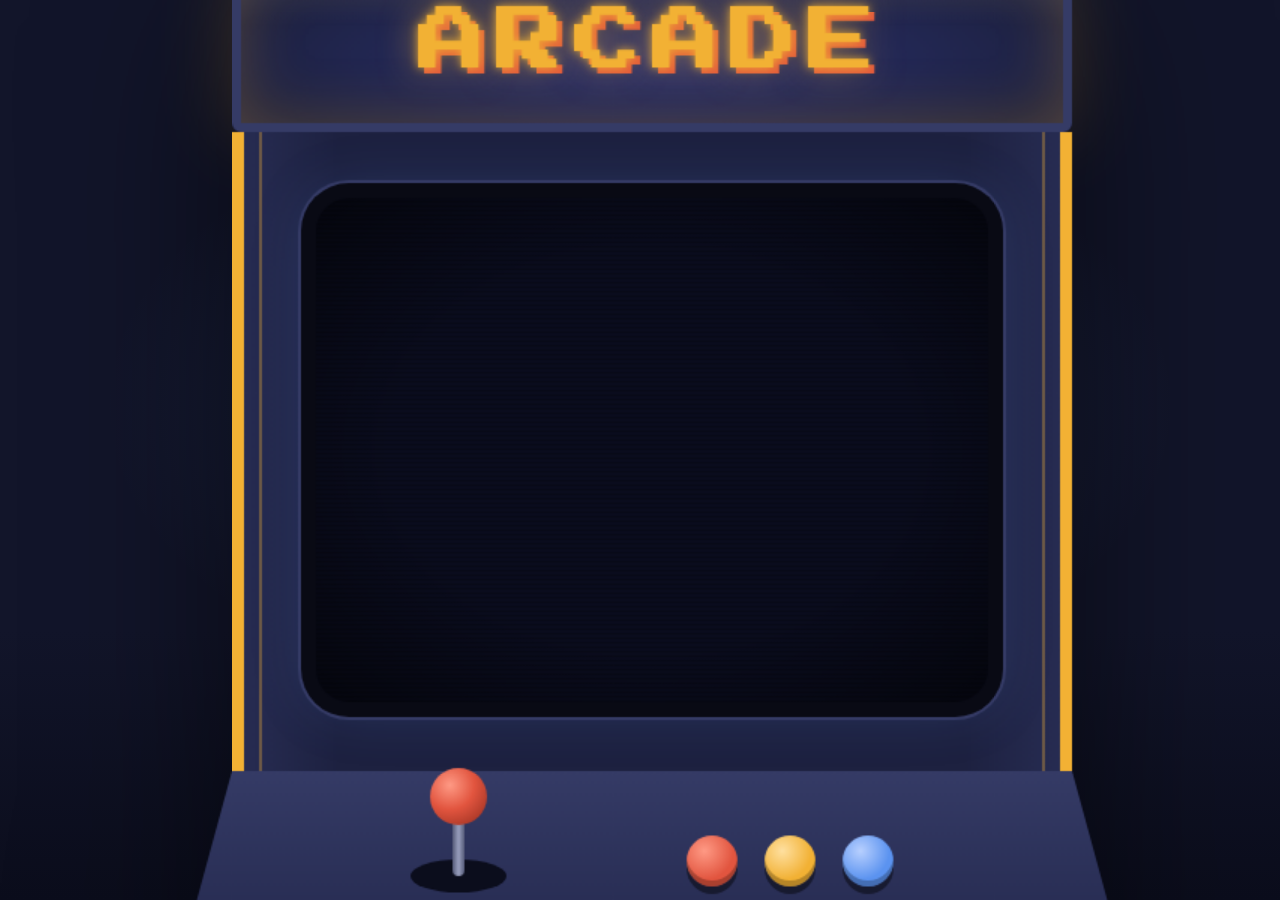
==== commit 1af9ded4: "Offer Ink Kick on phones and tablets too Ink Kick now has touch controls (a floating stick, Kick and" ====
--- a/index.html
+++ b/index.html
@@ -5,6 +5,17 @@
   <meta name="viewport" content="width=device-width, initial-scale=1, viewport-fit=cover">
   <meta name="theme-color" content="#12152a">
   <title>Arcade</title>
+  <!-- Link previews (Discord, Slack, ...). -->
+  <meta property="og:type" content="website" />
+  <meta property="og:site_name" content="Arcade" />
+  <meta property="og:title" content="Arcade" />
+  <meta property="og:description" content="A little arcade cabinet with the games I&#x27;ve been building." />
+  <meta property="og:url" content="https://arcade.wabmalia.eu/" />
+  <meta property="og:image" content="https://arcade.wabmalia.eu/previews/arcade.png?v=1" />
+  <meta property="og:image:width" content="1200" />
+  <meta property="og:image:height" content="630" />
+  <meta name="twitter:card" content="summary_large_image" />
+  <meta name="twitter:image" content="https://arcade.wabmalia.eu/previews/arcade.png?v=1" />
   <meta name="description" content="A little arcade cabinet with the games I've been building.">
   <link rel="icon" href="favicon-32.png" sizes="32x32" type="image/png">
   <link rel="icon" href="icon.svg" type="image/svg+xml">
@@ -87,8 +98,7 @@
                   <span class="tile-desc">Neon mini golf for up to 8 players.</span>
                 </a>
 
-                <!-- Keyboard only for now: not shown on phones and tablets. -->
-                <a class="tile" href="/ink-kick/" data-name="INK KICK" data-desktop-only>
+                <a class="tile" href="/ink-kick/" data-name="INK KICK">
                   <svg class="art" viewBox="0 0 200 110" aria-hidden="true">
                     <rect width="200" height="110" fill="#1d2140"/>
                     <path fill="#3f8a3c" d="M14 104L42 30h116l28 74z"/>
@@ -162,7 +172,7 @@
   </div>
 
   <script src="arcade.js"></script>
-  <!-- Cloudflare Web Analytics: cookieless visit counts for arcade.wabmalia.eu. -->
-  <script type="module" src="https://static.cloudflareinsights.com/beacon.min.js" data-cf-beacon='{"token": "22a53ce377174768b9cb75168b33147e"}'></script>
+  <!-- Cloudflare Web Analytics: cookieless visit counts for wabmalia.eu (one site for the whole domain). -->
+  <script type="module" src="https://static.cloudflareinsights.com/beacon.min.js" data-cf-beacon='{"token": "7b1d5560a80641709635f9bbeac60bef"}'></script>
 </body>
 </html>
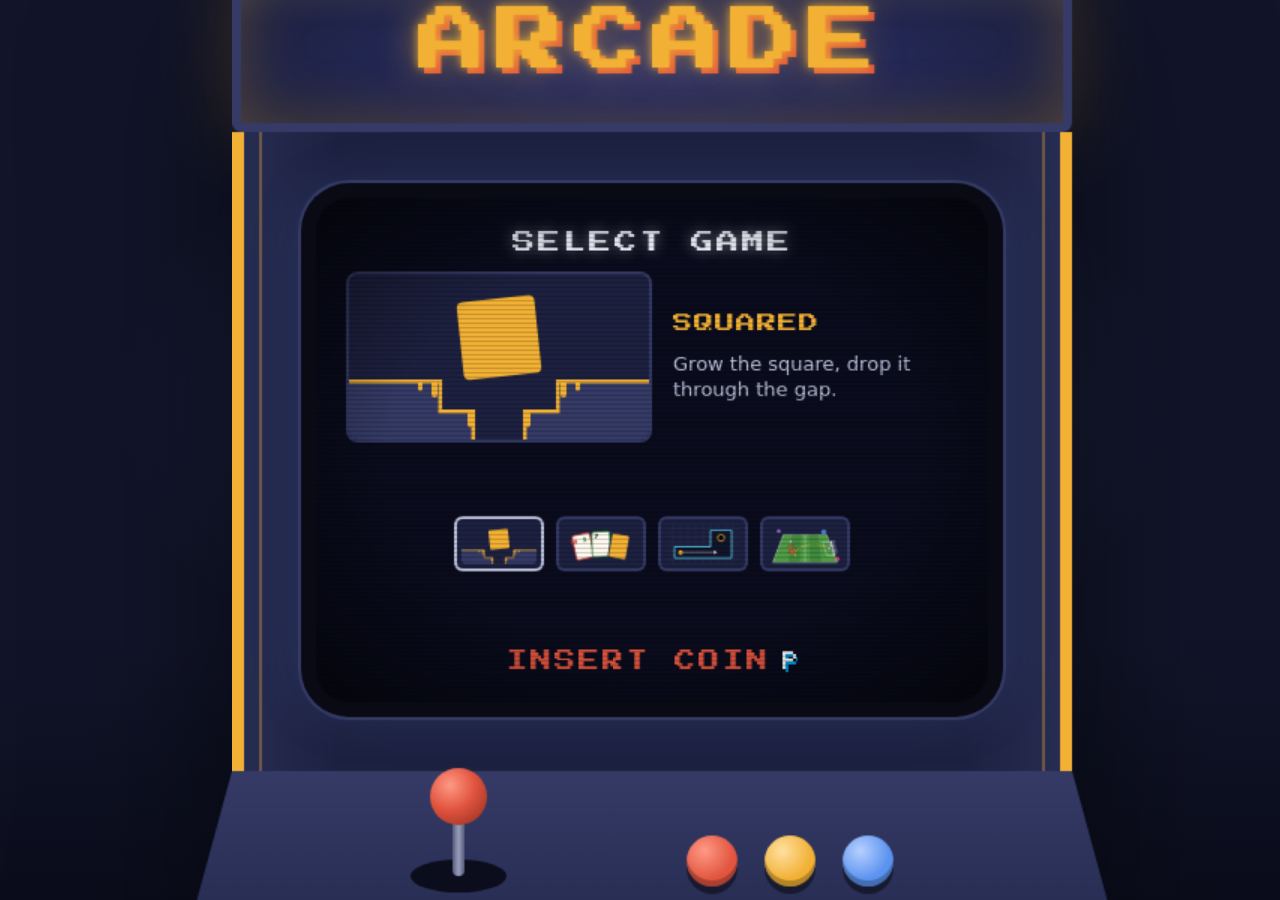
==== commit c9faa0c5: "No zoom on a double tap on phones touch-action: manipulation and swallowing a quick second tap weren" ====
--- a/index.html
+++ b/index.html
@@ -2,7 +2,7 @@
 <html lang="en">
 <head>
   <meta charset="utf-8">
-  <meta name="viewport" content="width=device-width, initial-scale=1, viewport-fit=cover">
+  <meta name="viewport" content="width=device-width, initial-scale=1, maximum-scale=1, user-scalable=no, viewport-fit=cover">
   <meta name="theme-color" content="#12152a">
   <title>Arcade</title>
   <!-- Link previews (Discord, Slack, ...). -->
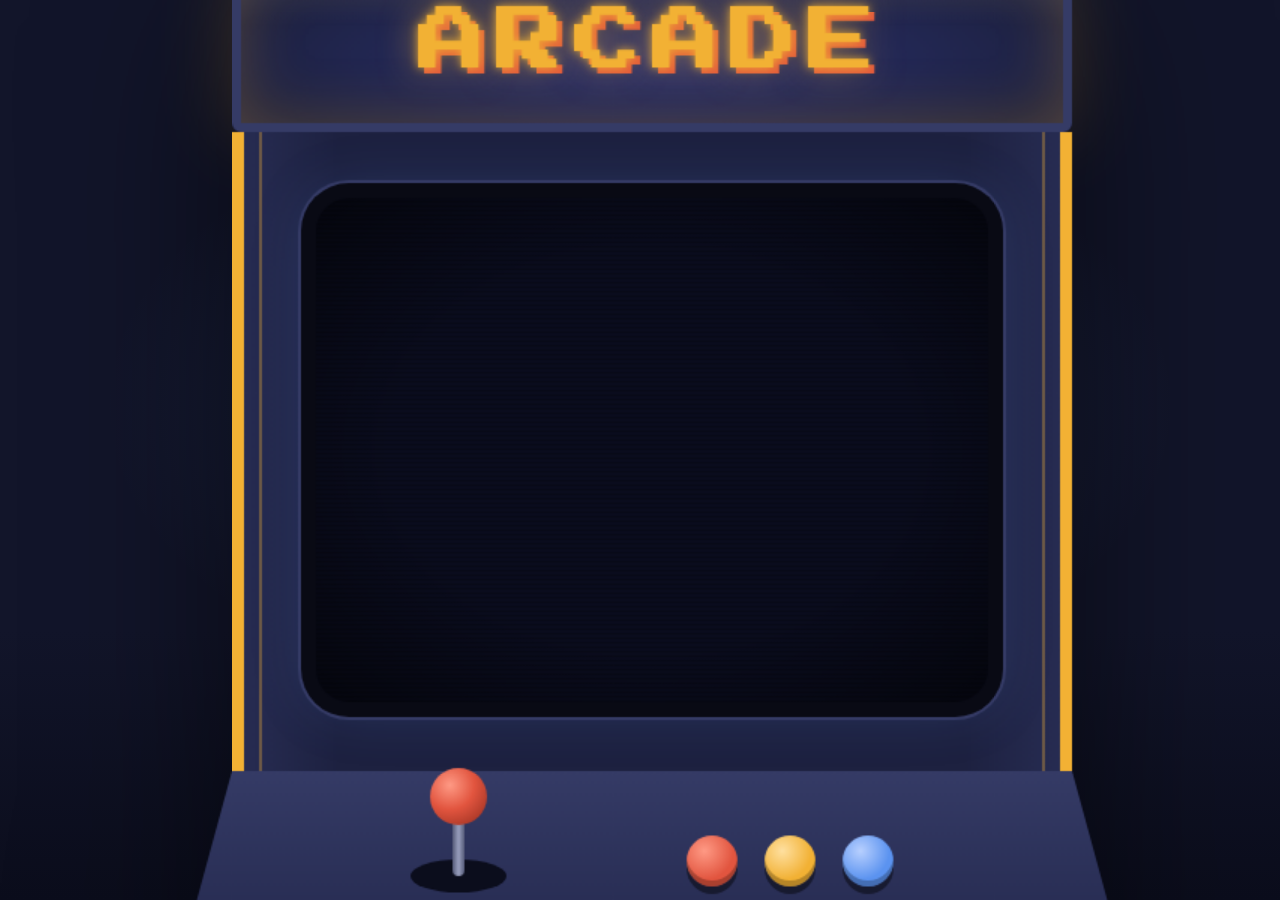
==== commit 1f915641: "Install the arcade as an app, with the games inside it One PWA for the whole site: manifest scoped t" ====
--- a/index.html
+++ b/index.html
@@ -20,6 +20,9 @@
   <link rel="icon" href="favicon-32.png" sizes="32x32" type="image/png">
   <link rel="icon" href="icon.svg" type="image/svg+xml">
   <link rel="apple-touch-icon" href="apple-touch-icon.png">
+  <!-- Installable as an app; the games under /<repo>/ open inside it. -->
+  <link rel="manifest" href="/manifest.webmanifest">
+  <meta name="apple-mobile-web-app-title" content="Arcade">
   <link rel="preconnect" href="https://fonts.googleapis.com">
   <link rel="preconnect" href="https://fonts.gstatic.com" crossorigin>
   <link rel="stylesheet" href="https://fonts.googleapis.com/css2?family=Press+Start+2P&display=swap">
@@ -172,6 +175,9 @@
   </div>
 
   <script src="arcade.js"></script>
+  <script>
+    if ('serviceWorker' in navigator) navigator.serviceWorker.register('/sw.js').catch(() => {});
+  </script>
   <!-- Cloudflare Web Analytics: cookieless visit counts for wabmalia.eu (one site for the whole domain). -->
   <script type="module" src="https://static.cloudflareinsights.com/beacon.min.js" data-cf-beacon='{"token": "7b1d5560a80641709635f9bbeac60bef"}'></script>
 </body>
